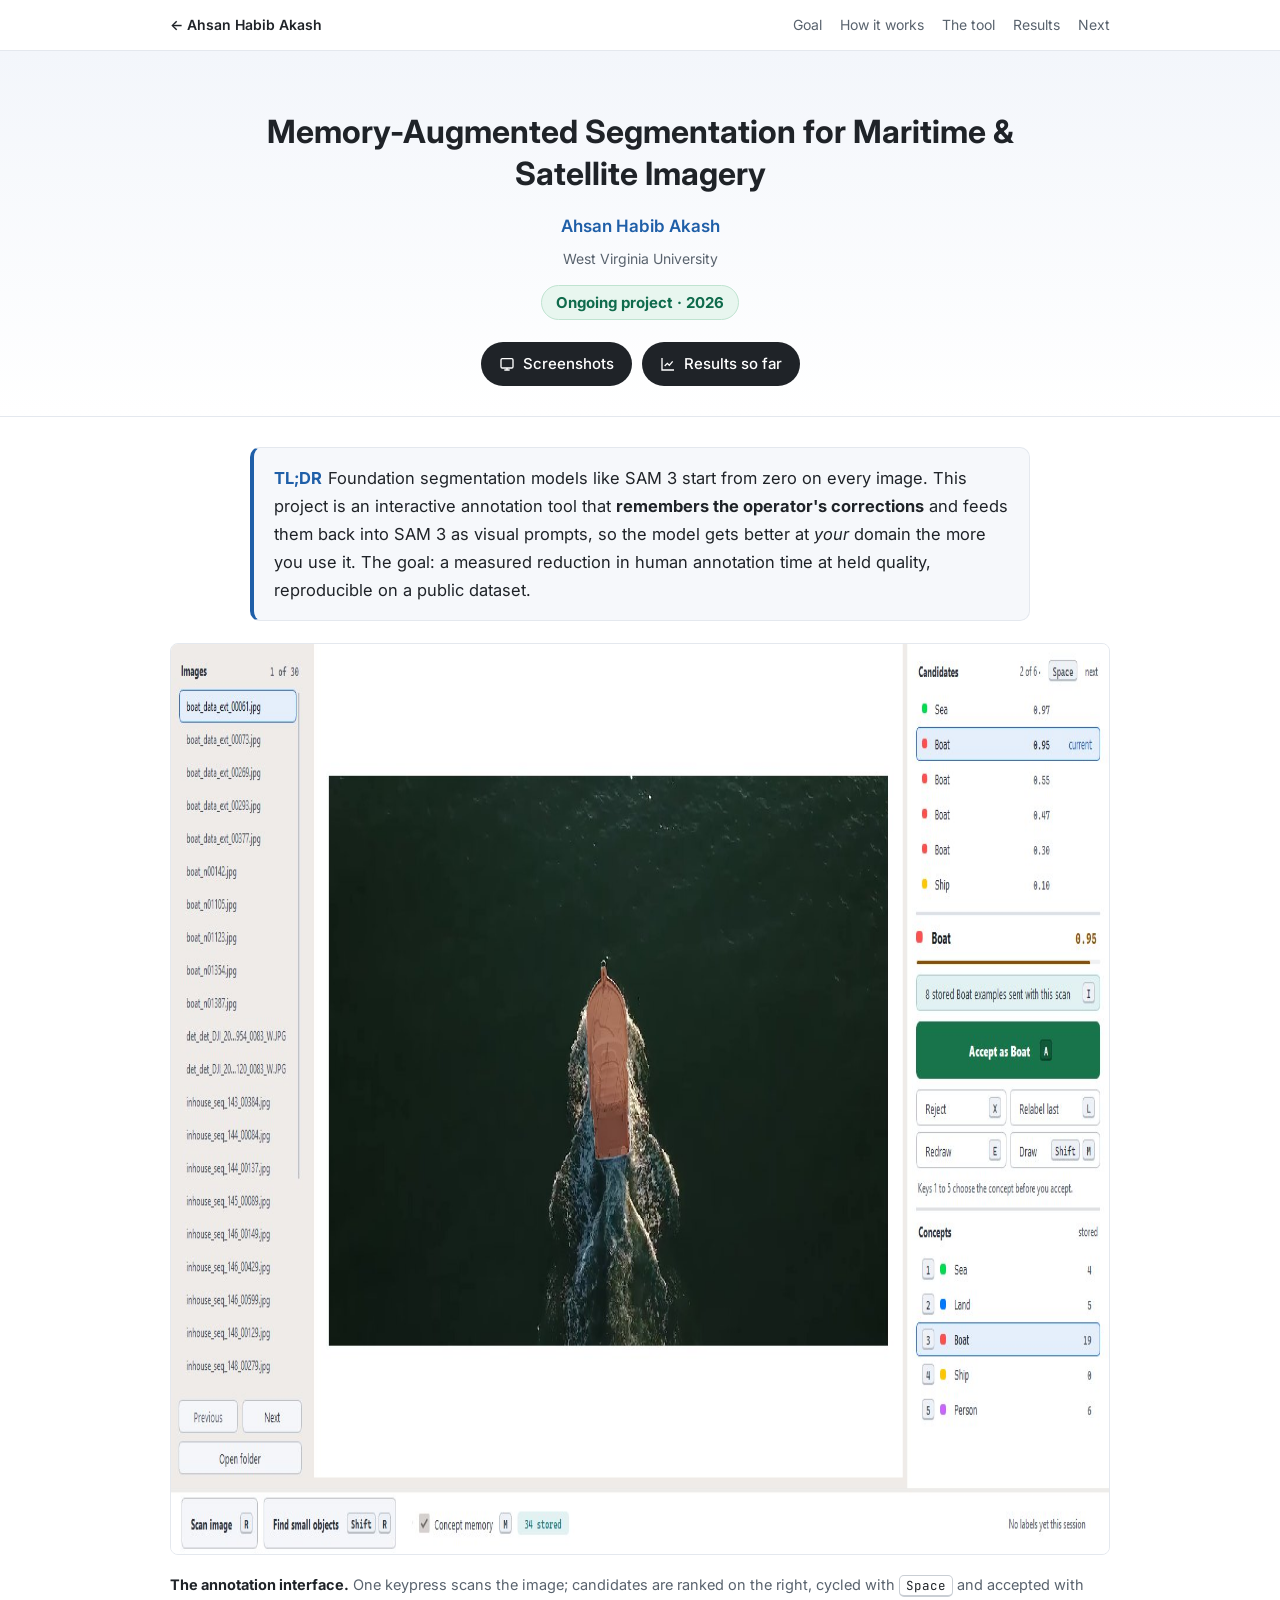
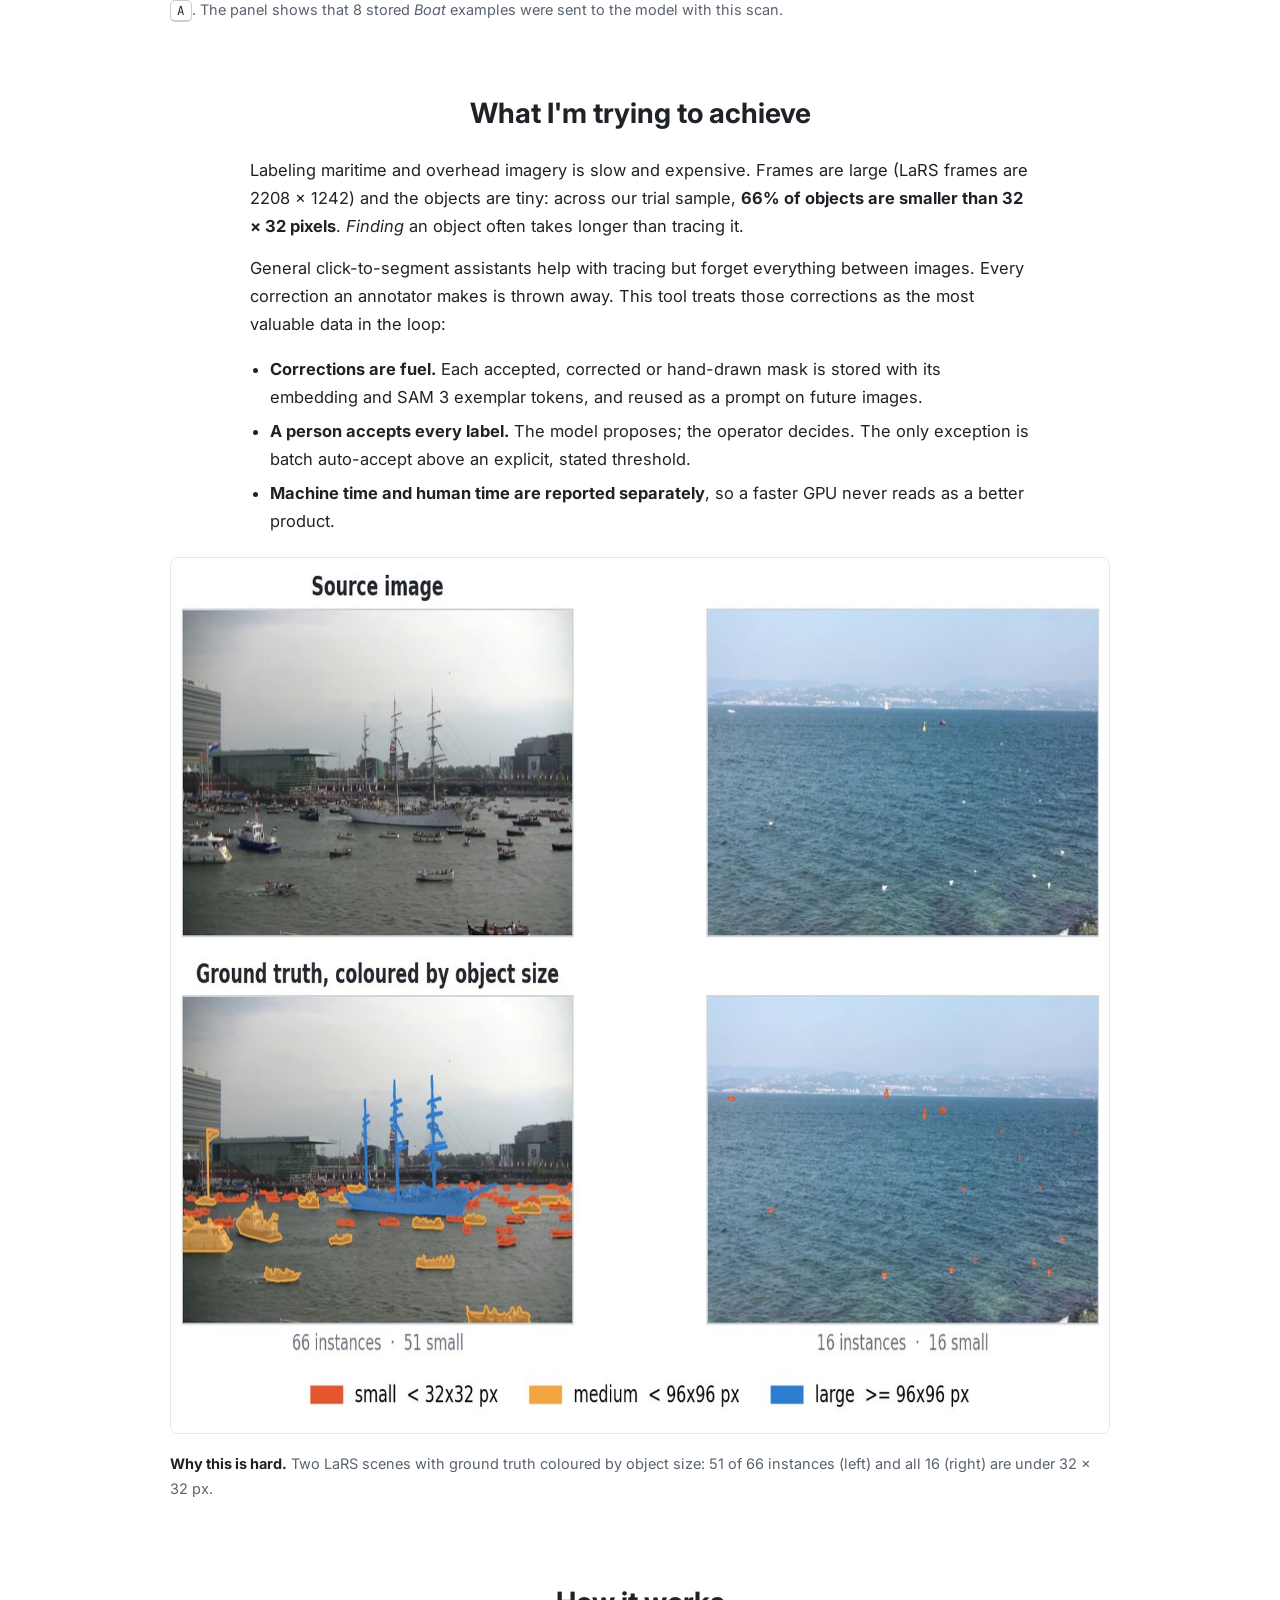
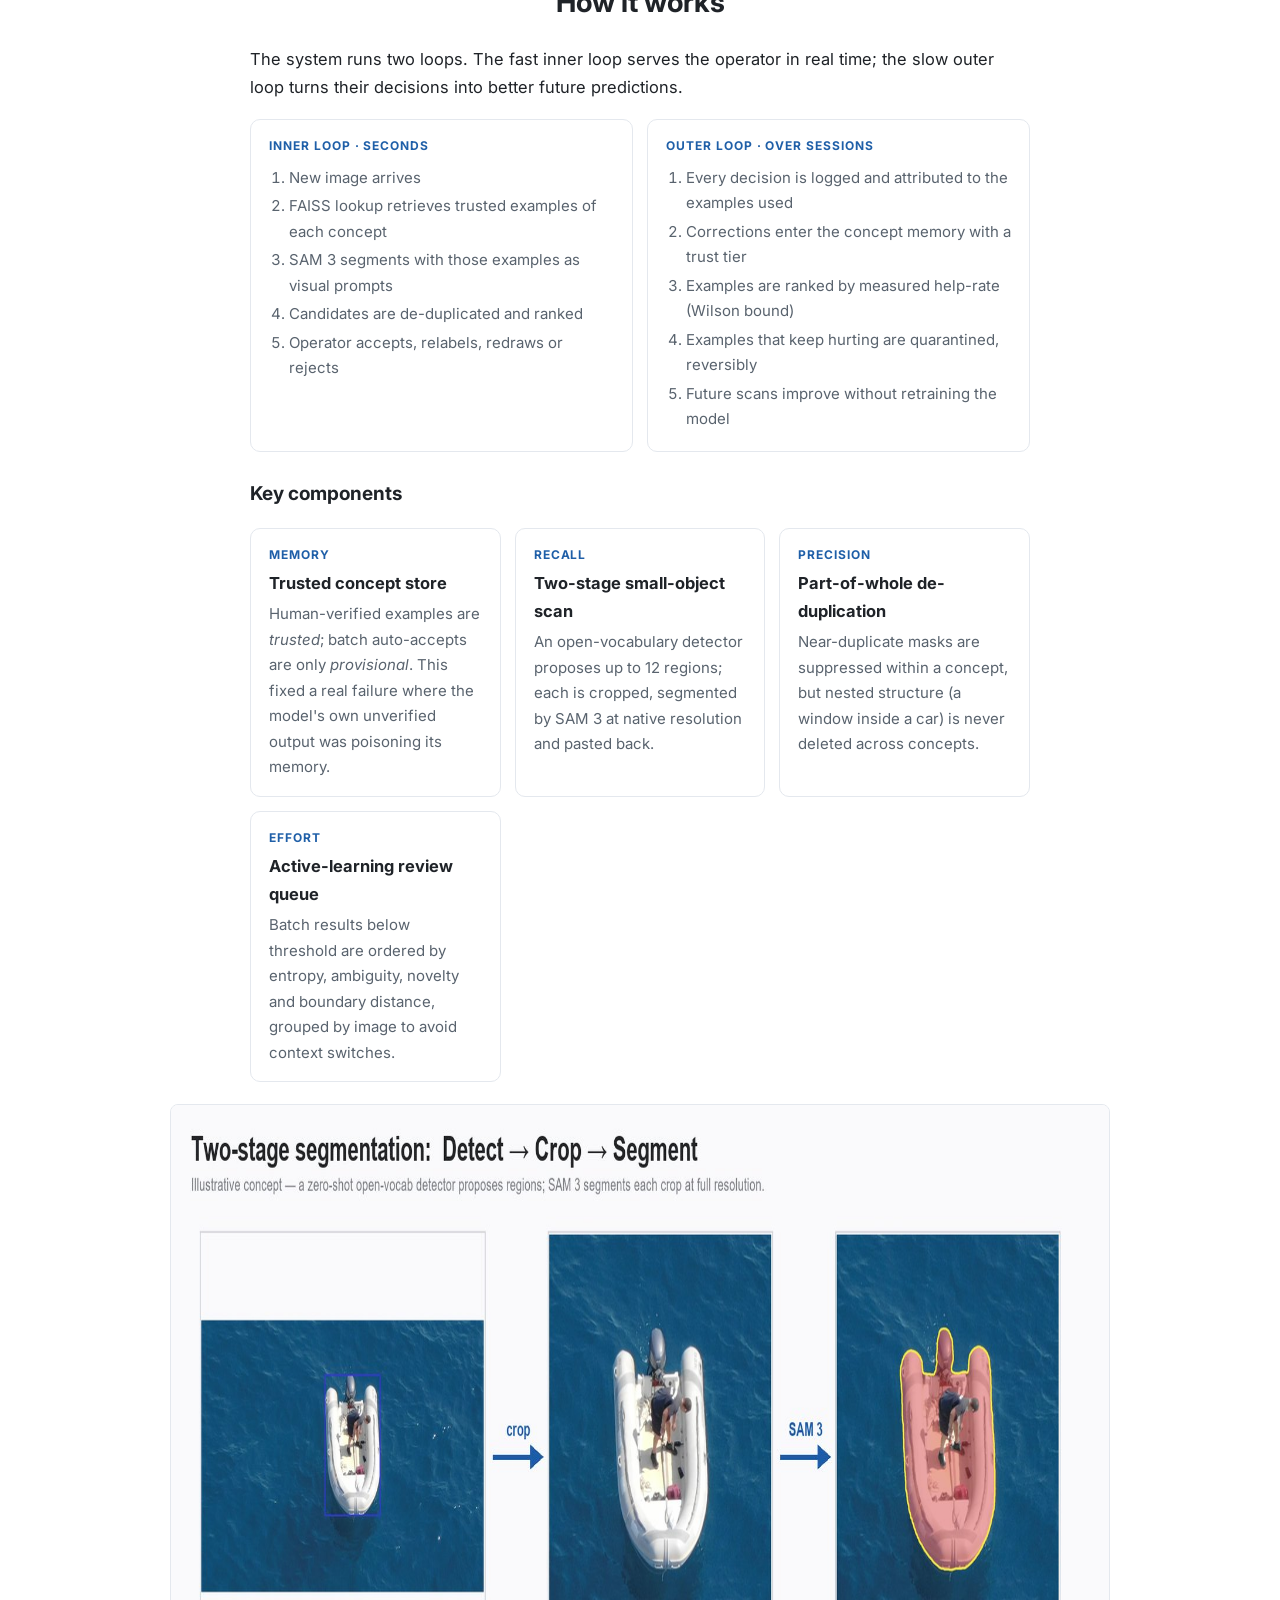
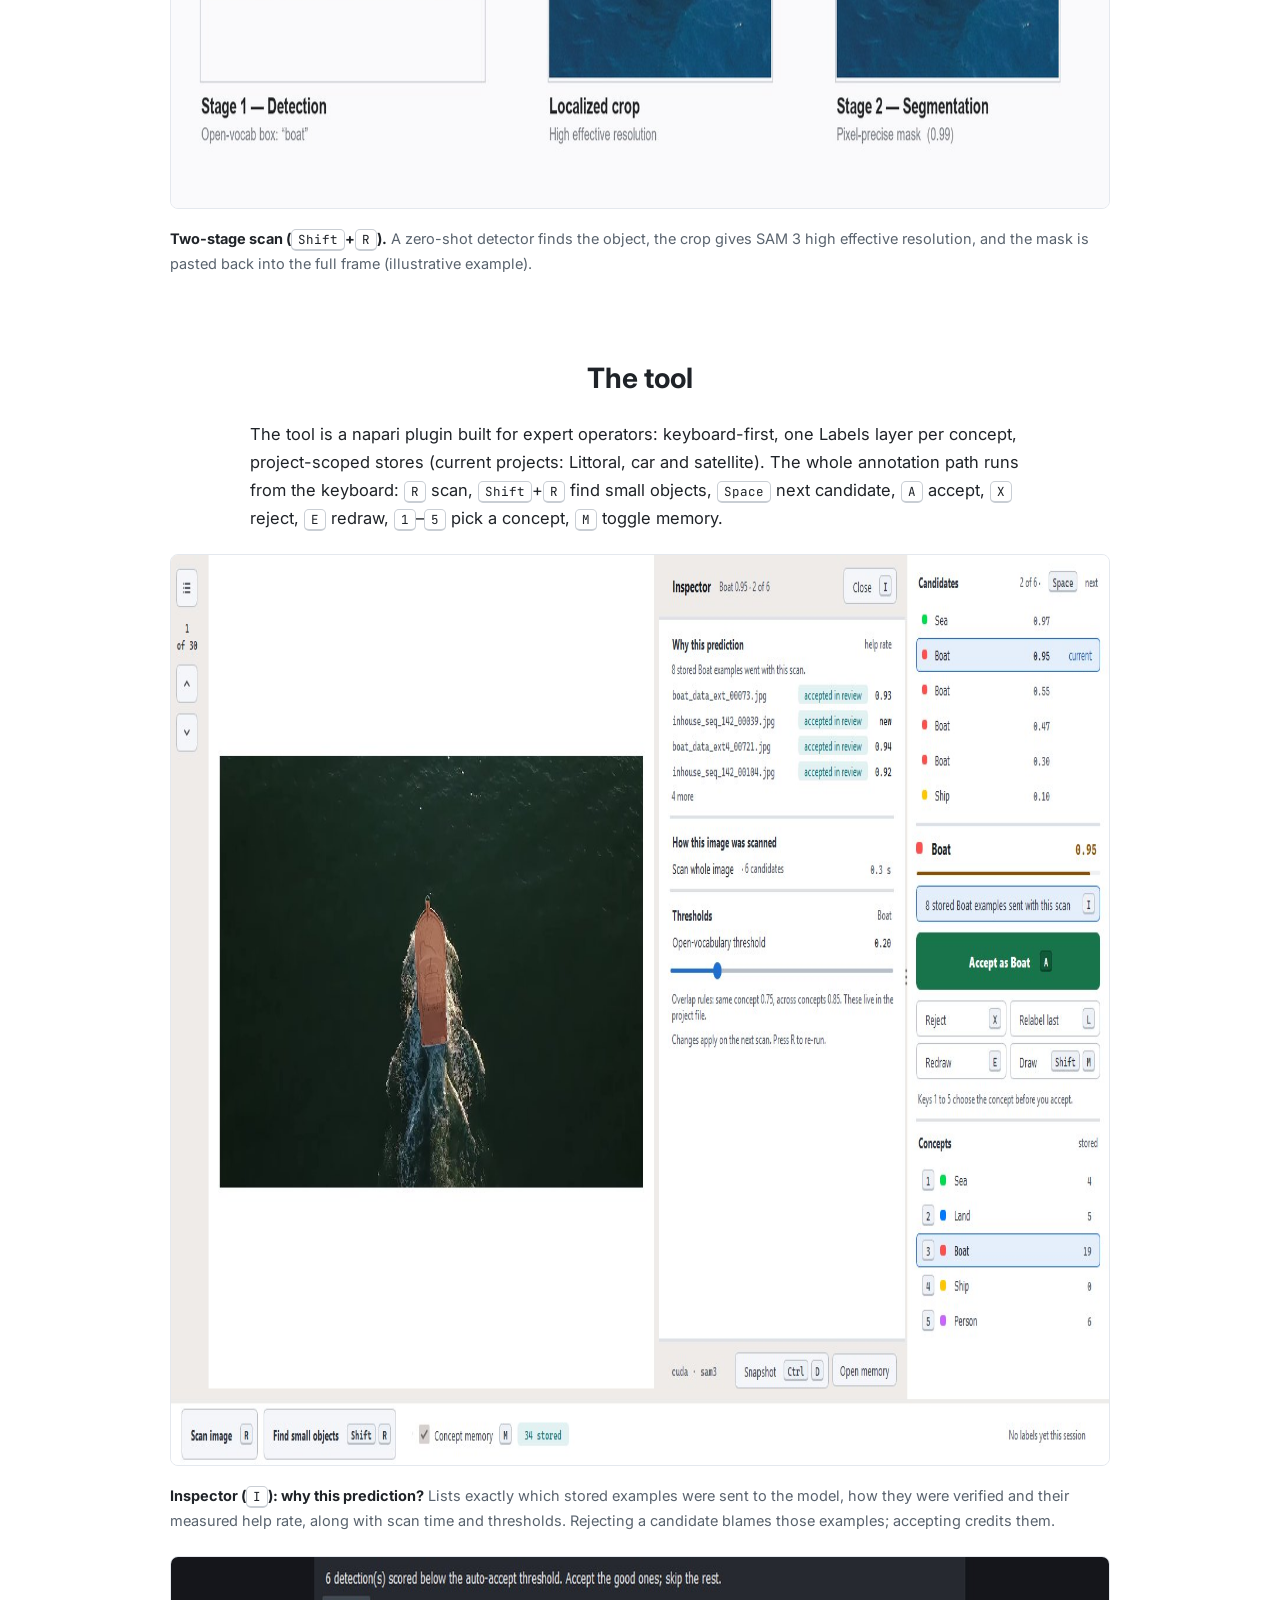
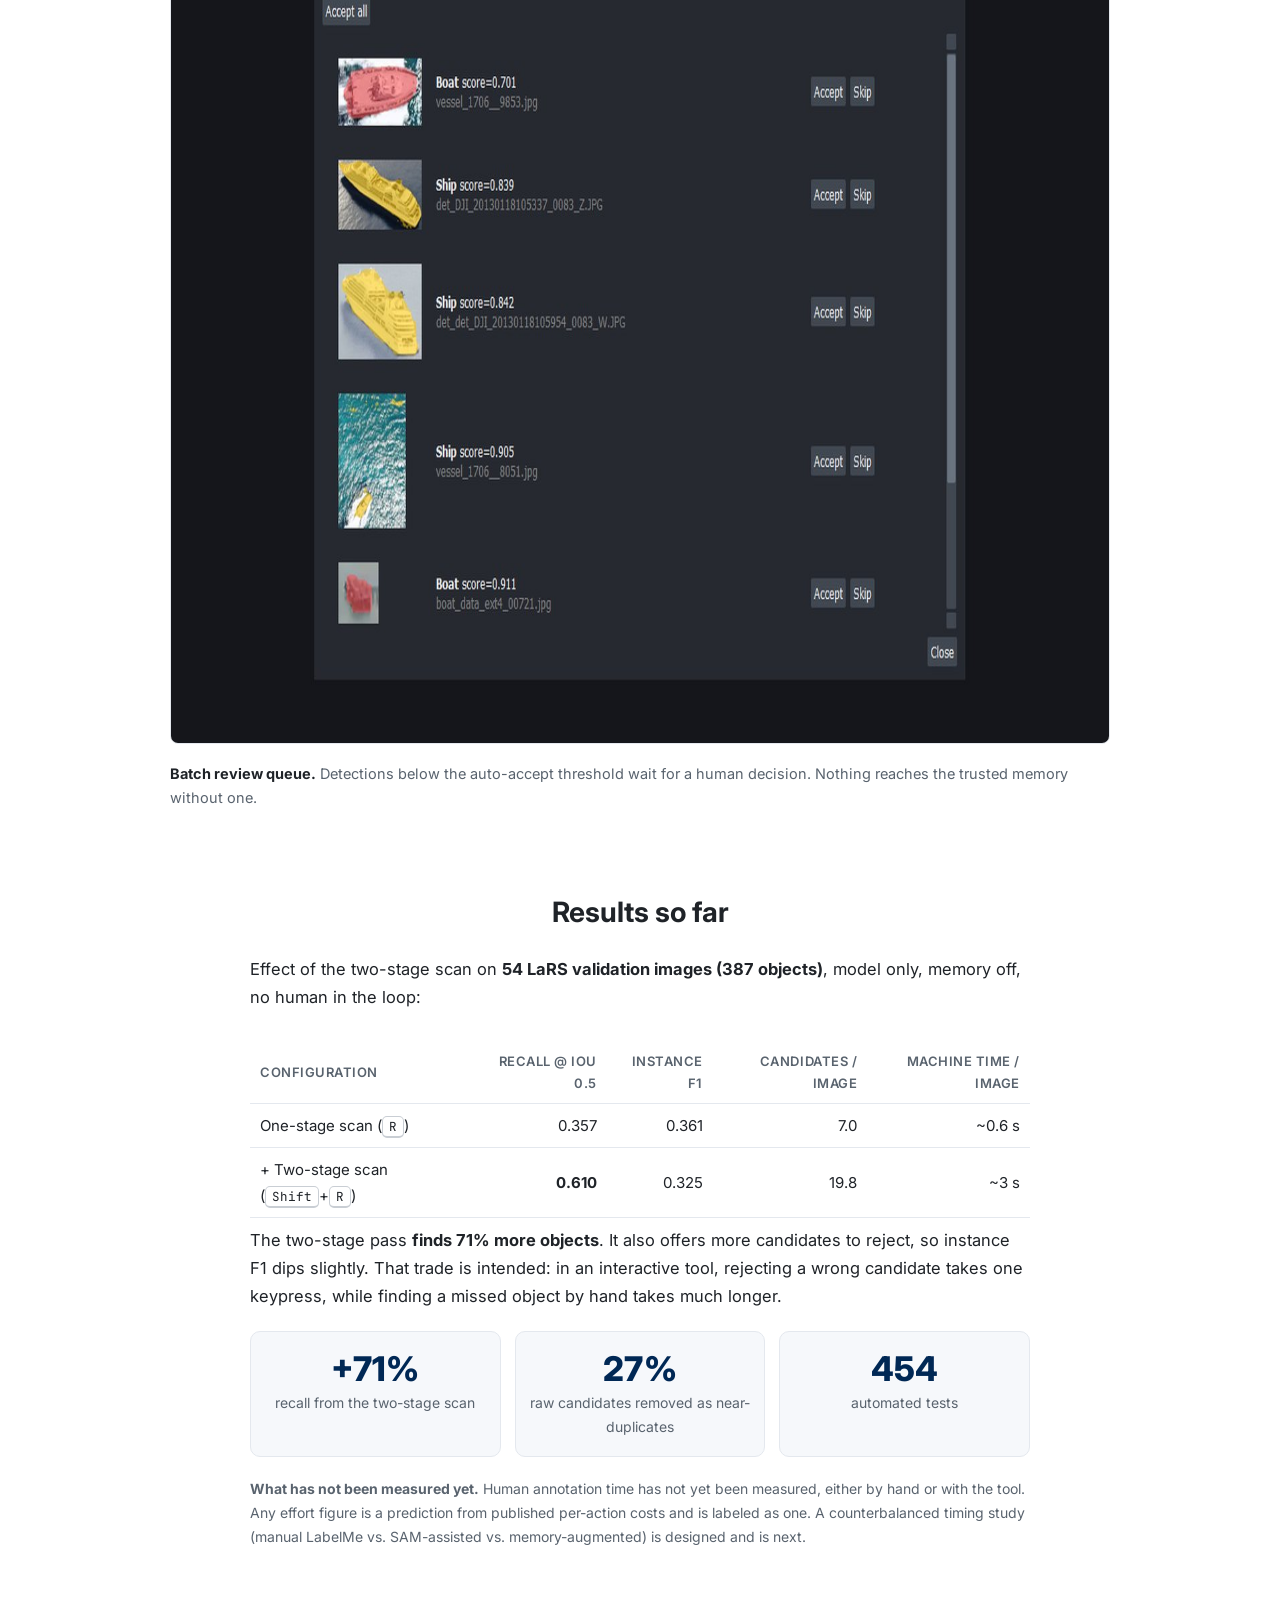
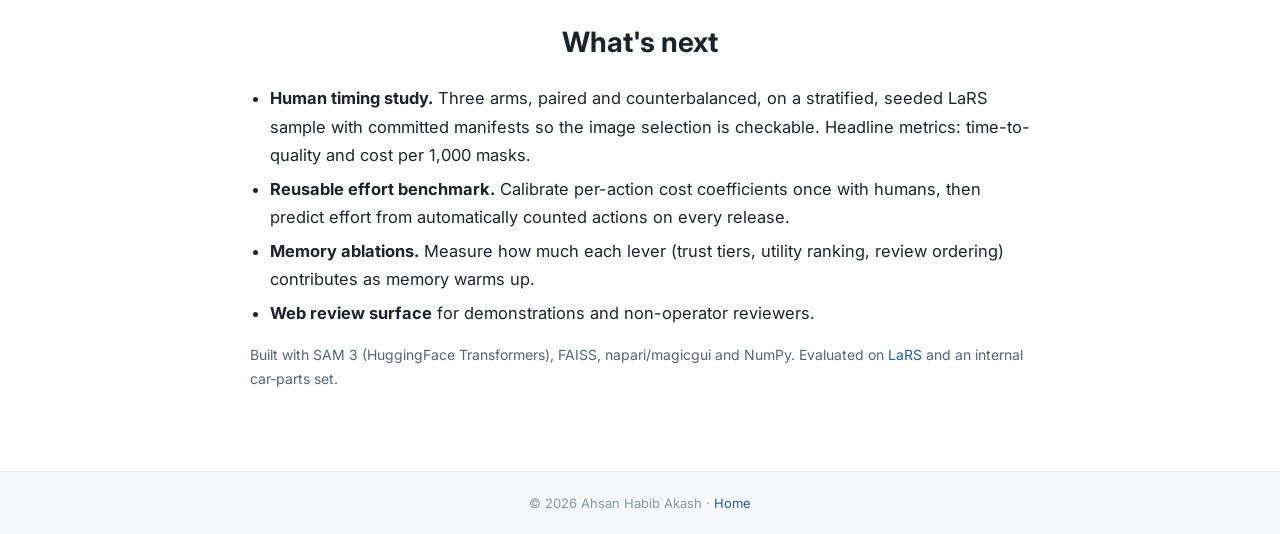
==== projects/memory-augmented-segmentation/index.html @ f2b0b899 "Add Memory-Augmented Segmentation project page and news link Co-Authored-By: Claude Opus 5.5 <norepl" ====
<!doctype html>
<html lang="en">
<head>
  <meta charset="utf-8">
  <meta name="viewport" content="width=device-width, initial-scale=1">
  <title>Memory-Augmented Segmentation</title>
  <meta name="description" content="A human-in-the-loop segmentation tool that pairs SAM 3 with a memory of the operator's own corrections, so annotation of maritime and satellite imagery gets faster the more it is used.">
  <meta property="og:title" content="Memory-Augmented Segmentation for Maritime &amp; Satellite Imagery">
  <meta property="og:description" content="SAM 3 + a concept memory of human corrections, fed back as visual prompts. Ongoing project.">
  <meta property="og:url" content="https://akashzhabib.github.io/projects/memory-augmented-segmentation/">
  <meta property="og:image" content="https://akashzhabib.github.io/projects/memory-augmented-segmentation/ui-main.jpg">
  <link rel="icon" href="data:image/svg+xml,%3Csvg xmlns='http://www.w3.org/2000/svg' viewBox='0 0 64 64'%3E%3Crect width='64' height='64' rx='14' fill='%23002855'/%3E%3Ctext x='32' y='42' font-family='Georgia,serif' font-size='28' font-weight='700' fill='white' text-anchor='middle'%3EAH%3C/text%3E%3C/svg%3E">
  <link rel="preconnect" href="https://fonts.googleapis.com">
  <link rel="preconnect" href="https://fonts.gstatic.com" crossorigin>
  <link href="https://fonts.googleapis.com/css2?family=Inter:wght@400;500;600;700;800&family=JetBrains+Mono:wght@400&display=swap" rel="stylesheet">
  <link rel="stylesheet" href="../../assets/css/project.css">
  <style>
    .loops { display: grid; grid-template-columns: repeat(auto-fit, minmax(300px, 1fr)); gap: 14px; margin: 18px 0; }
    .loop { border: 1px solid var(--rule); border-radius: 10px; padding: 16px 18px; background: #fff; }
    .loop .k { font-size: 12px; font-weight: 700; letter-spacing: .08em; text-transform: uppercase; color: var(--accent-2); margin-bottom: 8px; }
    .loop ol { margin: 0; padding-left: 20px; font-size: 15px; color: var(--muted); }
    .loop ol li { margin: 3px 0; }
    .wide { max-width: 980px; margin: 22px auto; }
    kbd { font: 12.5px var(--mono); border: 1px solid #c9ced4; border-bottom-width: 2px; border-radius: 5px; padding: 1px 6px; background: #fff; color: var(--text); white-space: nowrap; }
    table.res { width: 100%; border-collapse: collapse; font-size: 15px; margin: 16px 0 8px; }
    table.res th, table.res td { padding: 9px 10px; border-bottom: 1px solid var(--rule); text-align: right; }
    table.res th:first-child, table.res td:first-child { text-align: left; }
    table.res thead th { font-size: 13px; color: var(--muted); font-weight: 600; text-transform: uppercase; letter-spacing: .04em; }
    .note { font-size: 14px; color: var(--muted); }
    .status { display: inline-block; font-weight: 700; color: #0f6b4c; background: #e8f6ef; border: 1px solid #bfe3d0; padding: 4px 14px; border-radius: 999px; font-size: 15px; margin-bottom: 22px; }
    ul.plain { padding-left: 20px; } ul.plain li { margin: 6px 0; }
    .tablewrap { overflow-x: auto; }
  </style>
</head>
<body>

<nav class="pnav">
  <div class="wrap">
    <a class="home" href="../../">← Ahsan Habib Akash</a>
    <span class="sec-links" style="display:contents">
      <a href="#goal">Goal</a>
      <a href="#how">How it works</a>
      <a href="#tool">The tool</a>
      <a href="#results">Results</a>
      <a href="#next">Next</a>
    </span>
  </div>
</nav>

<header class="hero">
  <div class="wrap">
    <h1 style="margin-top:0">Memory-Augmented Segmentation for Maritime &amp; Satellite Imagery</h1>
    <p class="authors"><span><a class="me" href="../../">Ahsan Habib Akash</a></span></p>
    <p class="affils"><span>West Virginia University</span></p>
    <div class="status">Ongoing project · 2026</div>
    <div class="btns">
      <a href="#tool"><svg viewBox="0 0 24 24" fill="none" stroke="currentColor" stroke-width="2"><rect x="3" y="4" width="18" height="14" rx="2"/><path d="M8 21h8M12 18v3"/></svg>Screenshots</a>
      <a href="#results"><svg viewBox="0 0 24 24" fill="none" stroke="currentColor" stroke-width="2"><path d="M3 3v18h18"/><path d="M7 15l4-4 3 3 5-6"/></svg>Results so far</a>
    </div>
  </div>
</header>

<main class="wrap">
  <div class="narrow">
    <div class="tldr"><b class="tag">TL;DR</b>Foundation segmentation models like SAM 3 start from zero on every image. This project is an interactive annotation tool that <strong>remembers the operator's corrections</strong> and feeds them back into SAM 3 as visual prompts, so the model gets better at <em>your</em> domain the more you use it. The goal: a measured reduction in human annotation time at held quality, reproducible on a public dataset.</div>
  </div>

  <figure class="wide">
    <img src="ui-main.jpg" alt="Annotation interface: image list on the left, a boat segmented on dark water in the centre, ranked candidates and concept list on the right" width="1600" height="912">
    <figcaption><b>The annotation interface.</b> One keypress scans the image; candidates are ranked on the right, cycled with <kbd>Space</kbd> and accepted with <kbd>A</kbd>. The panel shows that 8 stored <em>Boat</em> examples were sent to the model with this scan.</figcaption>
  </figure>

  <section id="goal">
    <h2>What I'm trying to achieve</h2>
    <div class="narrow">
      <p>Labeling maritime and overhead imagery is slow and expensive. Frames are large (LaRS frames are 2208 × 1242) and the objects are tiny: across our trial sample, <strong>66% of objects are smaller than 32 × 32 pixels</strong>. <em>Finding</em> an object often takes longer than tracing it.</p>
      <p>General click-to-segment assistants help with tracing but forget everything between images. Every correction an annotator makes is thrown away. This tool treats those corrections as the most valuable data in the loop:</p>
      <ul class="plain">
        <li><strong>Corrections are fuel.</strong> Each accepted, corrected or hand-drawn mask is stored with its embedding and SAM 3 exemplar tokens, and reused as a prompt on future images.</li>
        <li><strong>A person accepts every label.</strong> The model proposes; the operator decides. The only exception is batch auto-accept above an explicit, stated threshold.</li>
        <li><strong>Machine time and human time are reported separately</strong>, so a faster GPU never reads as a better product.</li>
      </ul>
    </div>
    <figure class="wide">
      <img src="lars-small-objects.jpg" alt="Two LaRS maritime scenes with ground-truth masks coloured by object size; most objects are small" loading="lazy" width="1400" height="877">
      <figcaption><b>Why this is hard.</b> Two LaRS scenes with ground truth coloured by object size: 51 of 66 instances (left) and all 16 (right) are under 32 × 32 px.</figcaption>
    </figure>
  </section>

  <section id="how">
    <h2>How it works</h2>
    <div class="narrow">
      <p>The system runs two loops. The fast inner loop serves the operator in real time; the slow outer loop turns their decisions into better future predictions.</p>
      <div class="loops">
        <div class="loop"><div class="k">Inner loop · seconds</div>
          <ol>
            <li>New image arrives</li>
            <li>FAISS lookup retrieves trusted examples of each concept</li>
            <li>SAM 3 segments with those examples as visual prompts</li>
            <li>Candidates are de-duplicated and ranked</li>
            <li>Operator accepts, relabels, redraws or rejects</li>
          </ol></div>
        <div class="loop"><div class="k">Outer loop · over sessions</div>
          <ol>
            <li>Every decision is logged and attributed to the examples used</li>
            <li>Corrections enter the concept memory with a trust tier</li>
            <li>Examples are ranked by measured help-rate (Wilson bound)</li>
            <li>Examples that keep hurting are quarantined, reversibly</li>
            <li>Future scans improve without retraining the model</li>
          </ol></div>
      </div>

      <h3>Key components</h3>
      <div class="cards">
        <div class="card"><div class="k">Memory</div><div class="t">Trusted concept store</div><p>Human-verified examples are <em>trusted</em>; batch auto-accepts are only <em>provisional</em>. This fixed a real failure where the model's own unverified output was poisoning its memory.</p></div>
        <div class="card"><div class="k">Recall</div><div class="t">Two-stage small-object scan</div><p>An open-vocabulary detector proposes up to 12 regions; each is cropped, segmented by SAM 3 at native resolution and pasted back.</p></div>
        <div class="card"><div class="k">Precision</div><div class="t">Part-of-whole de-duplication</div><p>Near-duplicate masks are suppressed within a concept, but nested structure (a window inside a car) is never deleted across concepts.</p></div>
        <div class="card"><div class="k">Effort</div><div class="t">Active-learning review queue</div><p>Batch results below threshold are ordered by entropy, ambiguity, novelty and boundary distance, grouped by image to avoid context switches.</p></div>
      </div>
    </div>
    <figure class="wide">
      <img src="two-stage.jpg" alt="Three panels: a detector box around a small boat, a zoomed crop, and a pixel-precise SAM 3 mask on the crop" loading="lazy" width="1600" height="705">
      <figcaption><b>Two-stage scan (<kbd>Shift</kbd>+<kbd>R</kbd>).</b> A zero-shot detector finds the object, the crop gives SAM 3 high effective resolution, and the mask is pasted back into the full frame (illustrative example).</figcaption>
    </figure>
  </section>

  <section id="tool">
    <h2>The tool</h2>
    <div class="narrow">
      <p>The tool is a napari plugin built for expert operators: keyboard-first, one Labels layer per concept, project-scoped stores (current projects: Littoral, car and satellite). The whole annotation path runs from the keyboard: <kbd>R</kbd> scan, <kbd>Shift</kbd>+<kbd>R</kbd> find small objects, <kbd>Space</kbd> next candidate, <kbd>A</kbd> accept, <kbd>X</kbd> reject, <kbd>E</kbd> redraw, <kbd>1</kbd>–<kbd>5</kbd> pick a concept, <kbd>M</kbd> toggle memory.</p>
    </div>
    <figure class="wide">
      <img src="ui-inspector.jpg" alt="Inspector panel listing the stored examples that went with the scan, their help rates, scan timing and thresholds" loading="lazy" width="1600" height="912">
      <figcaption><b>Inspector (<kbd>I</kbd>): why this prediction?</b> Lists exactly which stored examples were sent to the model, how they were verified and their measured help rate, along with scan time and thresholds. Rejecting a candidate blames those examples; accepting credits them.</figcaption>
    </figure>
    <figure class="wide">
      <img src="review-queue.jpg" alt="Operator review queue listing detections that scored below the auto-accept threshold, each with Accept and Skip buttons" loading="lazy" width="1400" height="788">
      <figcaption><b>Batch review queue.</b> Detections below the auto-accept threshold wait for a human decision. Nothing reaches the trusted memory without one.</figcaption>
    </figure>
  </section>

  <section id="results">
    <h2>Results so far</h2>
    <div class="narrow">
      <p>Effect of the two-stage scan on <strong>54 LaRS validation images (387 objects)</strong>, model only, memory off, no human in the loop:</p>
      <div class="tablewrap">
      <table class="res">
        <thead><tr><th>Configuration</th><th>Recall @ IoU 0.5</th><th>Instance F1</th><th>Candidates / image</th><th>Machine time / image</th></tr></thead>
        <tbody>
          <tr><td>One-stage scan (<kbd>R</kbd>)</td><td>0.357</td><td>0.361</td><td>7.0</td><td>~0.6 s</td></tr>
          <tr><td>+ Two-stage scan (<kbd>Shift</kbd>+<kbd>R</kbd>)</td><td><strong>0.610</strong></td><td>0.325</td><td>19.8</td><td>~3 s</td></tr>
        </tbody>
      </table>
      </div>
      <p>The two-stage pass <strong>finds 71% more objects</strong>. It also offers more candidates to reject, so instance F1 dips slightly. That trade is intended: in an interactive tool, rejecting a wrong candidate takes one keypress, while finding a missed object by hand takes much longer.</p>
      <div class="stats">
        <div class="stat"><div class="n">+71%</div><div class="l">recall from the two-stage scan</div></div>
        <div class="stat"><div class="n">27%</div><div class="l">raw candidates removed as near-duplicates</div></div>
        <div class="stat"><div class="n">454</div><div class="l">automated tests</div></div>
      </div>
      <p class="note"><strong>What has not been measured yet.</strong> Human annotation time has not yet been measured, either by hand or with the tool. Any effort figure is a prediction from published per-action costs and is labeled as one. A counterbalanced timing study (manual LabelMe vs. SAM-assisted vs. memory-augmented) is designed and is next.</p>
    </div>
  </section>

  <section id="next">
    <h2>What's next</h2>
    <div class="narrow">
      <ul class="plain">
        <li><strong>Human timing study.</strong> Three arms, paired and counterbalanced, on a stratified, seeded LaRS sample with committed manifests so the image selection is checkable. Headline metrics: time-to-quality and cost per 1,000 masks.</li>
        <li><strong>Reusable effort benchmark.</strong> Calibrate per-action cost coefficients once with humans, then predict effort from automatically counted actions on every release.</li>
        <li><strong>Memory ablations.</strong> Measure how much each lever (trust tiers, utility ranking, review ordering) contributes as memory warms up.</li>
        <li><strong>Web review surface</strong> for demonstrations and non-operator reviewers.</li>
      </ul>
      <p class="note">Built with SAM 3 (HuggingFace Transformers), FAISS, napari/magicgui and NumPy. Evaluated on <a href="https://lojzezust.github.io/lars-dataset/" target="_blank" rel="noopener">LaRS</a> and an internal car-parts set.</p>
    </div>
  </section>
</main>

<footer class="pfooter">© 2026 Ahsan Habib Akash · <a href="../../">Home</a></footer>
</body>
</html>
---- assets/css/project.css ----
/* ===== Paper project pages (light theme) ===== */
:root {
  --bg: #ffffff; --bg-soft: #f6f8fb; --text: #1f2328; --muted: #59636e; --faint: #8b949e;
  --rule: #e4e8ee; --accent: #002855; --accent-2: #1f5fa8; --gold: #b8860b;
  --sans: "Inter", system-ui, -apple-system, "Segoe UI", Roboto, sans-serif;
  --serif: "Source Serif 4", Georgia, serif;
  --mono: "JetBrains Mono", ui-monospace, Consolas, monospace;
}
* { box-sizing: border-box; }
html { scroll-behavior: smooth; }
body { margin: 0; background: var(--bg); color: var(--text); font: 16.5px/1.7 var(--sans); -webkit-font-smoothing: antialiased; }
a { color: var(--accent-2); text-decoration: none; }
a:hover { text-decoration: underline; text-underline-offset: 3px; }
.wrap { max-width: 980px; margin: 0 auto; padding: 0 20px; }
.narrow { max-width: 780px; margin: 0 auto; }

/* Sticky section nav */
.pnav { position: sticky; top: 0; z-index: 20; background: rgba(255,255,255,.93); backdrop-filter: blur(8px); border-bottom: 1px solid var(--rule); }
.pnav .wrap { display: flex; align-items: center; gap: 18px; height: 50px; font-size: 14px; overflow-x: auto; }
.pnav .home { font-weight: 600; color: var(--text); margin-right: auto; white-space: nowrap; }
.pnav a:not(.home) { color: var(--muted); white-space: nowrap; }
.pnav a:not(.home):hover { color: var(--accent); text-decoration: none; }
@media (max-width: 640px) { .pnav .sec-links { display: none; } }

/* Hero */
.hero { text-align: center; padding: 60px 0 30px; background: linear-gradient(180deg, #f3f6fb 0%, #fff 100%); border-bottom: 1px solid var(--rule); }
.hero .acronym { font-size: clamp(40px, 7vw, 64px); font-weight: 800; letter-spacing: -.02em; color: var(--accent); margin: 0; line-height: 1.05; }
.hero h1 { font-size: clamp(22px, 3.4vw, 32px); font-weight: 700; line-height: 1.3; margin: 12px auto 18px; max-width: 860px; }
.hero .authors { font-size: 17px; margin: 0 0 6px; }
.hero .authors span { white-space: nowrap; margin: 0 6px; }
.hero .authors .me { font-weight: 600; }
.hero sup { color: var(--muted); font-size: 11px; margin-left: 1px; }
.hero .affils { font-size: 14px; color: var(--muted); margin: 0 0 14px; }
.hero .affils span { margin: 0 8px; white-space: nowrap; }
.hero .venue { display: inline-block; font-weight: 700; color: var(--gold); background: #fdf6e3; border: 1px solid #f1e2b6; padding: 4px 14px; border-radius: 999px; font-size: 15px; margin-bottom: 22px; }
.hero .btns { display: flex; flex-wrap: wrap; justify-content: center; gap: 10px; }
.hero .btns a, .hero .btns span {
  display: inline-flex; align-items: center; gap: 8px; padding: 9px 18px; border-radius: 999px; font-size: 15px; font-weight: 500;
  background: #1f2328; color: #fff;
}
.hero .btns a:hover { background: var(--accent); text-decoration: none; }
.hero .btns .soon { background: #fff; color: var(--faint); border: 1px dashed #c9ced4; }
.hero .btns svg { width: 16px; height: 16px; }

/* Body sections */
section { padding: 46px 0 10px; scroll-margin-top: 56px; }
h2 { font-size: 28px; font-weight: 700; text-align: center; margin: 0 0 18px; }
h3 { font-size: 19px; margin: 26px 0 8px; }
p { margin: 0 0 14px; }
.tldr { background: var(--bg-soft); border: 1px solid var(--rule); border-left: 4px solid var(--accent-2); border-radius: 10px; padding: 16px 20px; font-size: 16.5px; margin-top: 30px; }
.tldr b.tag { color: var(--accent-2); margin-right: 6px; }

figure { margin: 22px 0; text-align: center; }
figure img { max-width: 100%; border-radius: 8px; border: 1px solid var(--rule); }
figcaption { font-size: 14.5px; color: var(--muted); margin-top: 10px; text-align: left; }
figcaption b { color: var(--text); }

.cards { display: grid; grid-template-columns: repeat(auto-fit, minmax(220px, 1fr)); gap: 14px; margin: 18px 0; }
.card { border: 1px solid var(--rule); border-radius: 10px; padding: 16px 18px; background: #fff; }
.card .k { font-size: 12px; font-weight: 700; letter-spacing: .08em; text-transform: uppercase; color: var(--accent-2); margin-bottom: 4px; }
.card .t { font-weight: 700; margin-bottom: 4px; }
.card p { font-size: 15px; color: var(--muted); margin: 0; }

.stats { display: grid; grid-template-columns: repeat(auto-fit, minmax(180px, 1fr)); gap: 14px; margin: 20px 0; }
.stat { text-align: center; padding: 18px 10px; border-radius: 10px; background: var(--bg-soft); border: 1px solid var(--rule); }
.stat .n { font-size: 34px; font-weight: 800; color: var(--accent); line-height: 1.1; }
.stat .l { font-size: 14px; color: var(--muted); margin-top: 4px; }

.levels { list-style: none; padding: 0; margin: 18px 0; counter-reset: lv; }
.levels li { counter-increment: lv; display: grid; grid-template-columns: 38px 1fr; gap: 12px; padding: 10px 0; border-bottom: 1px solid var(--rule); }
.levels li::before { content: "L" counter(lv); font-weight: 800; color: #fff; background: var(--accent-2); border-radius: 8px; height: 30px; display: grid; place-items: center; font-size: 13px; }
.levels li:nth-child(2)::before { background: #2a6fb9; } .levels li:nth-child(3)::before { background: #3a7fc6; }
.levels li:nth-child(4)::before { background: #1c4f8a; } .levels li:nth-child(5)::before { background: #002855; }

/* Placeholder — remove once real content is in */
.todo { border: 2px dashed #e0b84c; background: #fffbea; color: #7a5b00; border-radius: 10px; padding: 18px 20px; font-size: 14.5px; text-align: center; }
.todo.fig { aspect-ratio: 16/7; display: flex; flex-direction: column; justify-content: center; align-items: center; gap: 6px; }

/* BibTeX */
.bibbox { position: relative; }
.bibbox pre { background: var(--bg-soft); border: 1px solid var(--rule); border-radius: 10px; padding: 18px 20px; font: 13.5px/1.6 var(--mono); white-space: pre-wrap; word-break: break-word; margin: 0; }
.bibbox button { position: absolute; top: 10px; right: 10px; font: 600 12px var(--sans); padding: 6px 12px; border-radius: 6px; border: 1px solid var(--rule); background: #fff; cursor: pointer; }
.bibbox button:hover { border-color: var(--accent); color: var(--accent); }

.pfooter { margin-top: 56px; border-top: 1px solid var(--rule); background: var(--bg-soft); color: var(--faint); font-size: 13px; text-align: center; padding: 20px; }
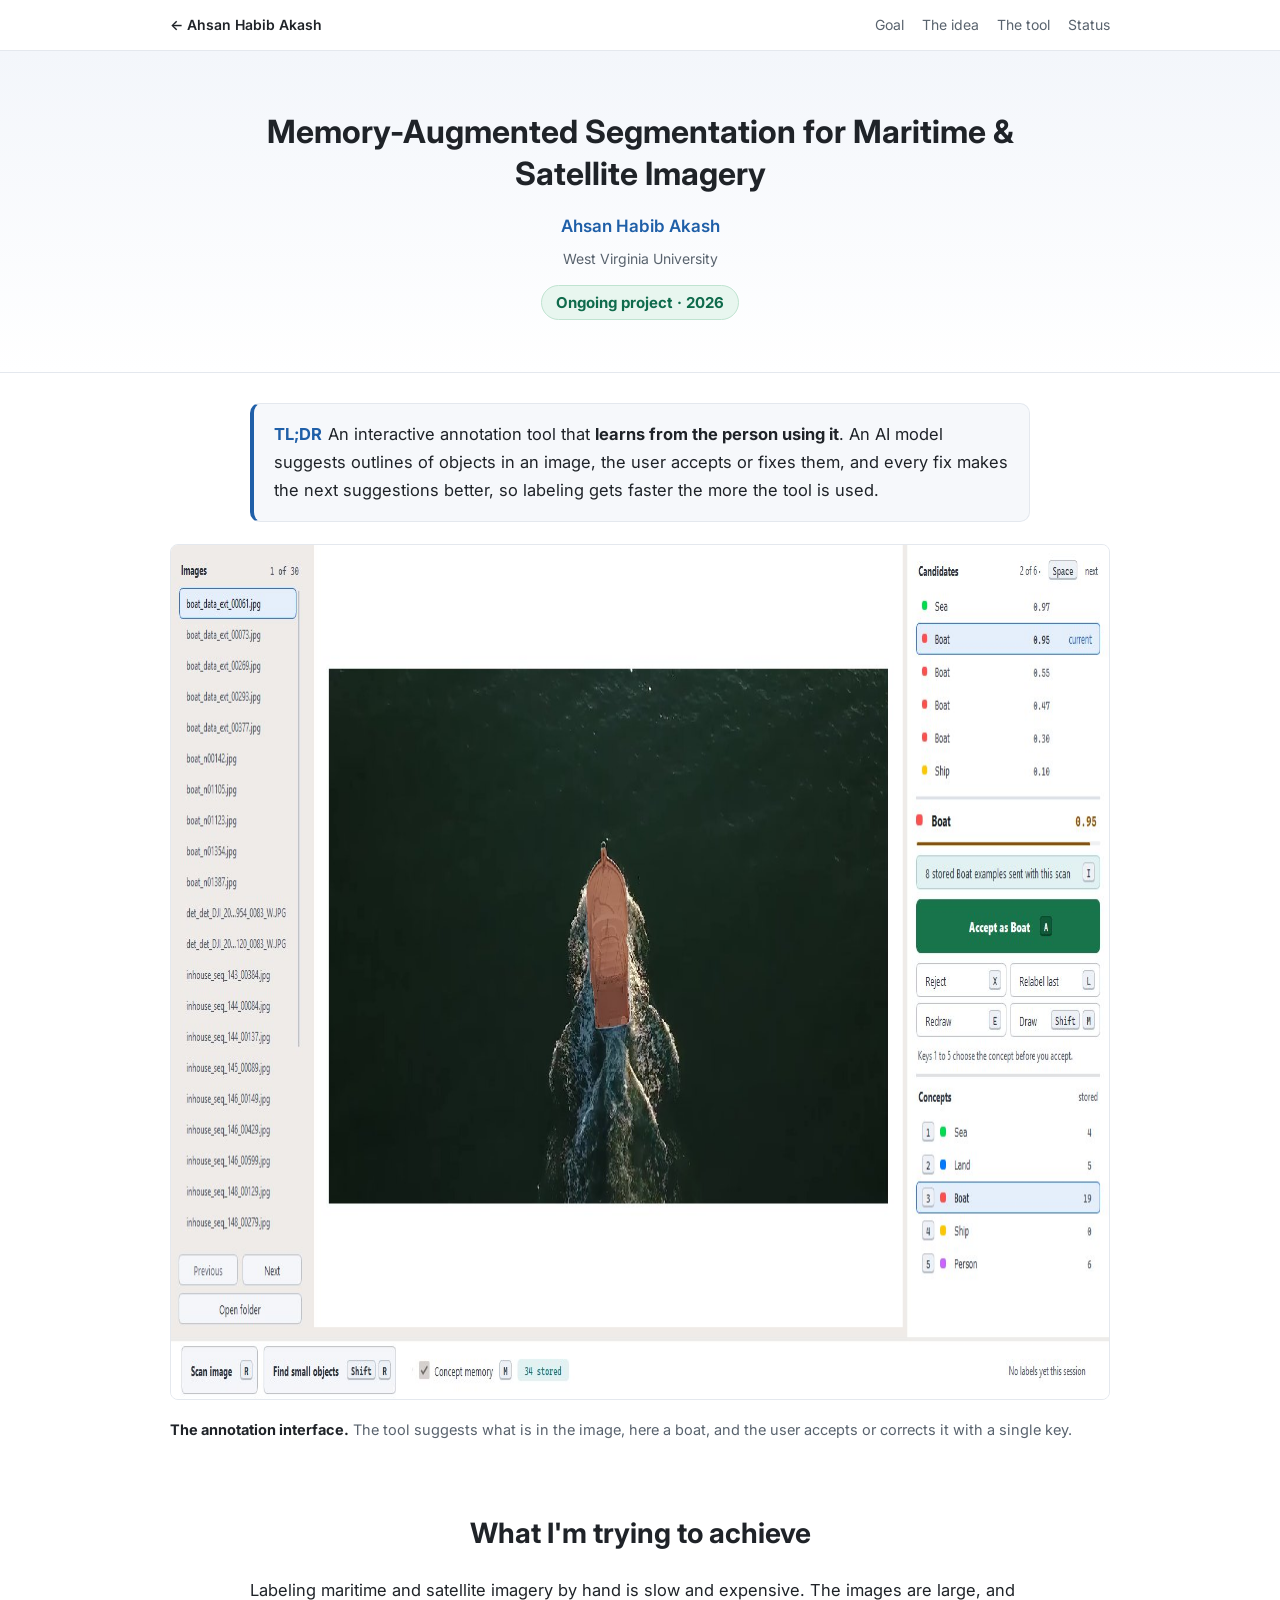
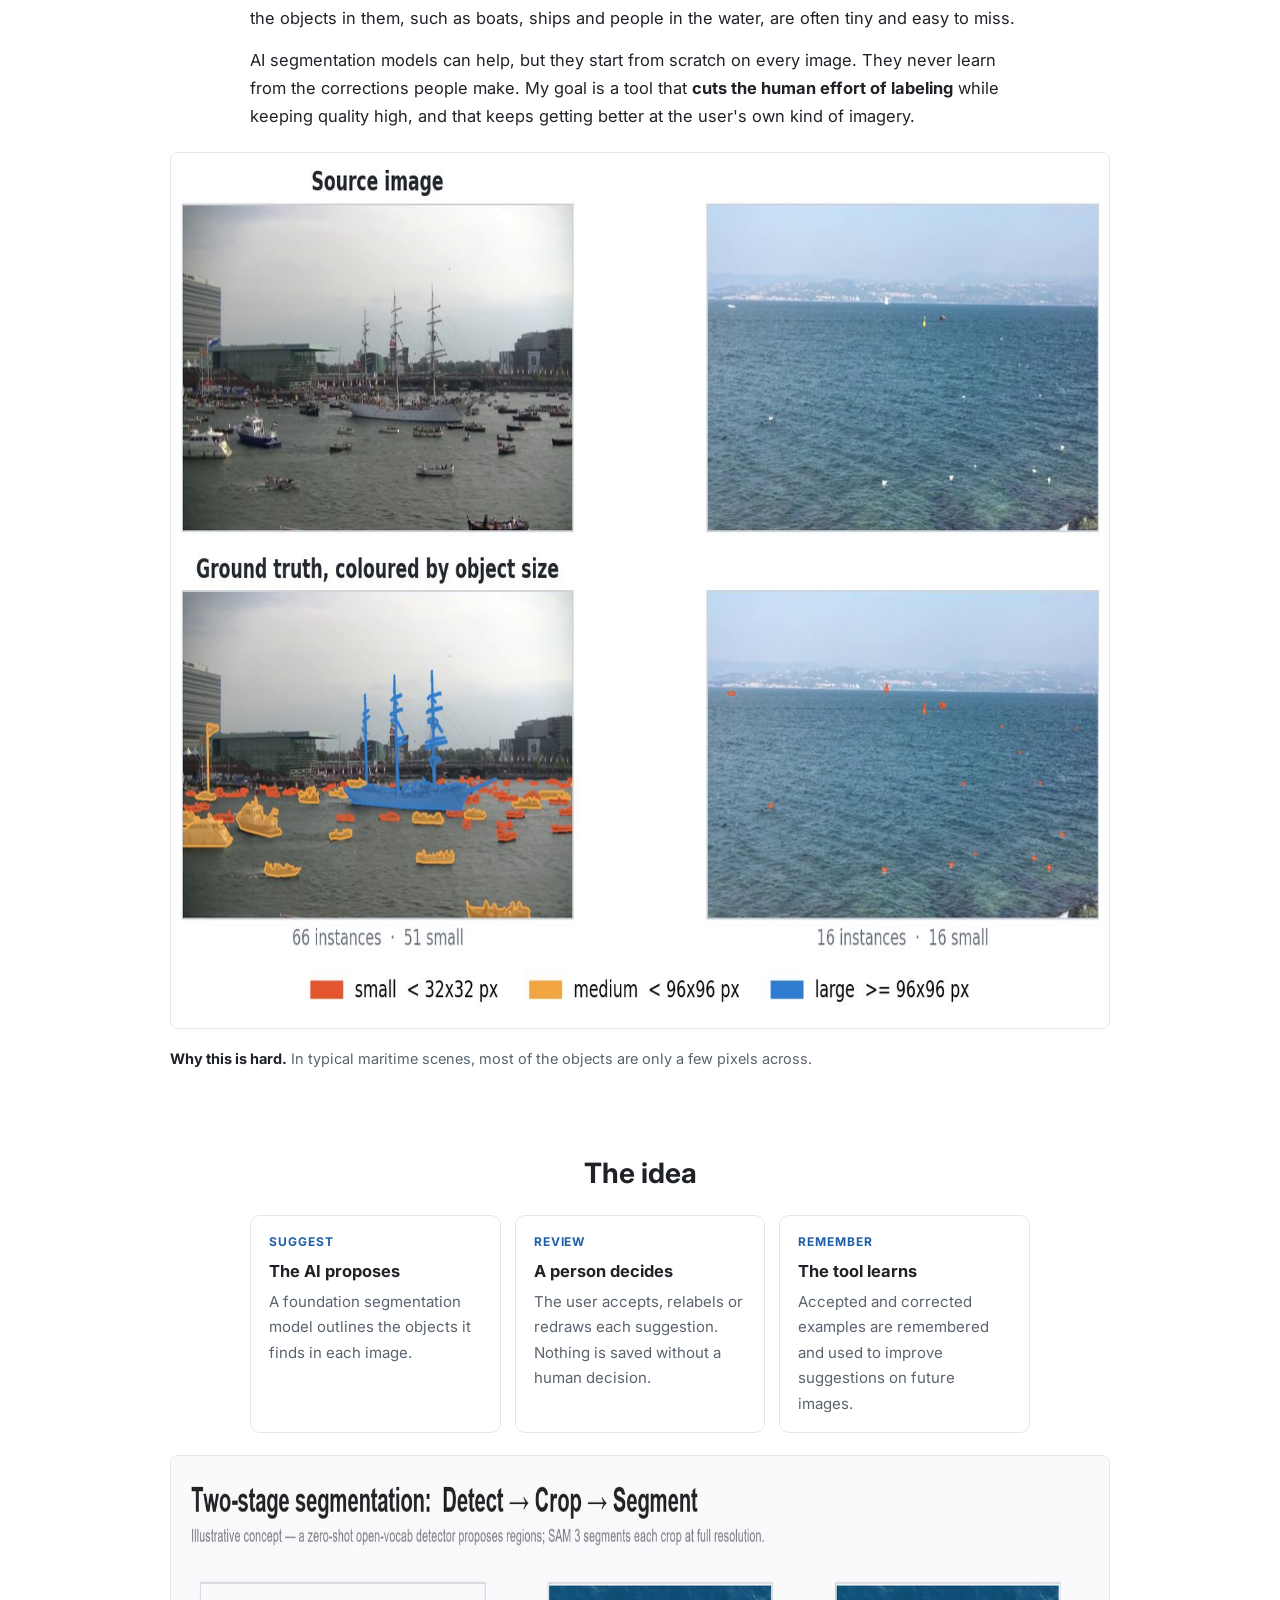
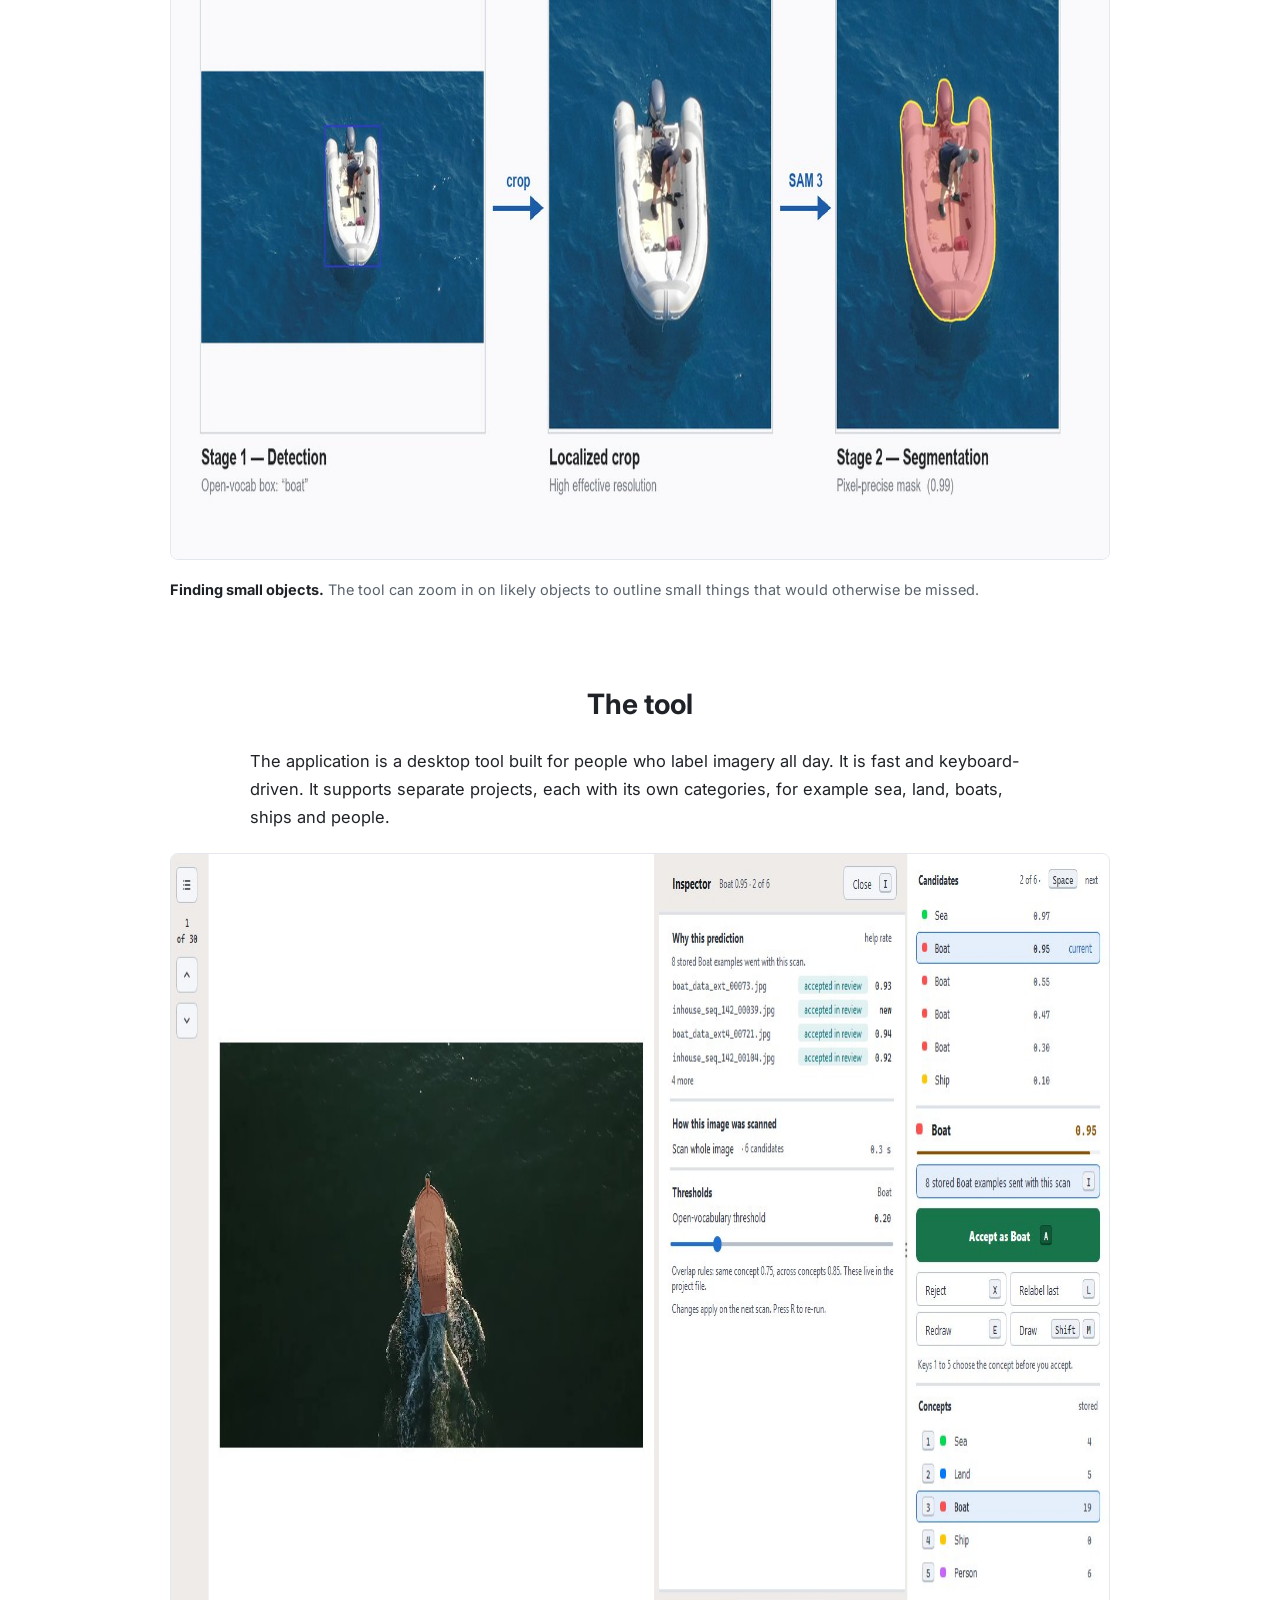
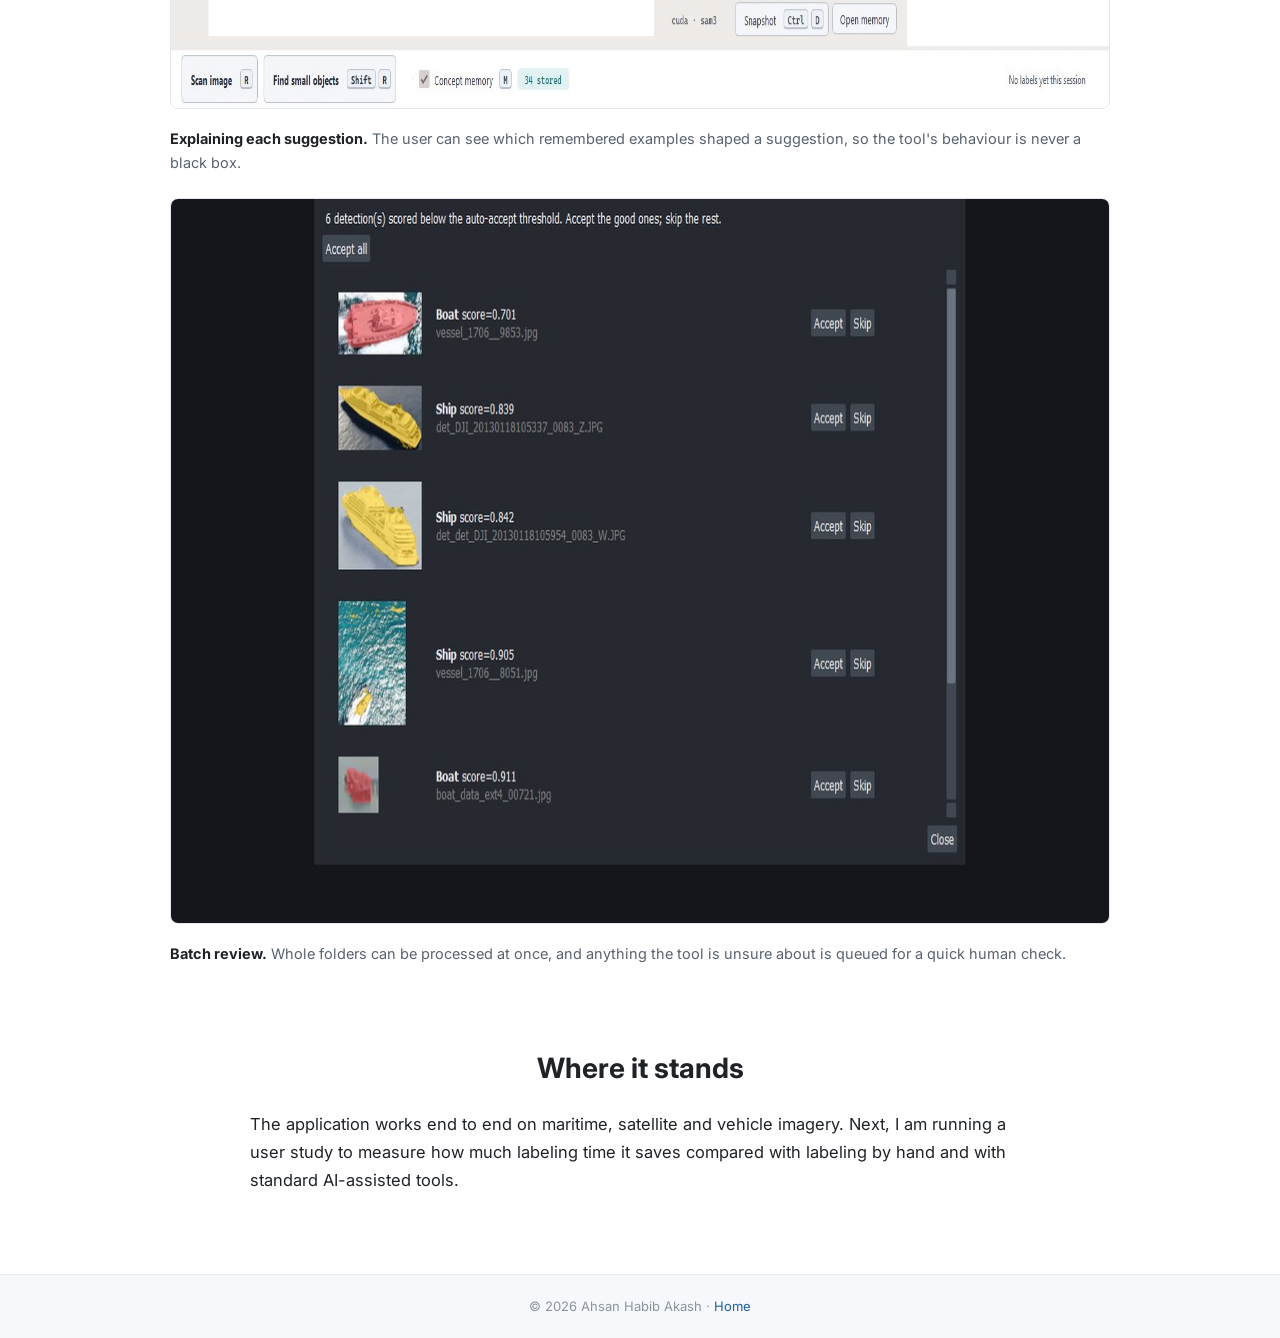
==== commit bb9eb18b: "Simplify Memory-Augmented Segmentation page to a high-level overview Co-Authored-By: Claude Opus 5.5" ====
--- a/projects/memory-augmented-segmentation/index.html
+++ b/projects/memory-augmented-segmentation/index.html
@@ -4,9 +4,9 @@
   <meta charset="utf-8">
   <meta name="viewport" content="width=device-width, initial-scale=1">
   <title>Memory-Augmented Segmentation</title>
-  <meta name="description" content="A human-in-the-loop segmentation tool that pairs SAM 3 with a memory of the operator's own corrections, so annotation of maritime and satellite imagery gets faster the more it is used.">
+  <meta name="description" content="An interactive annotation tool for maritime and satellite imagery that learns from the user's corrections and gets faster the more it is used.">
   <meta property="og:title" content="Memory-Augmented Segmentation for Maritime &amp; Satellite Imagery">
-  <meta property="og:description" content="SAM 3 + a concept memory of human corrections, fed back as visual prompts. Ongoing project.">
+  <meta property="og:description" content="An annotation tool that learns from its user's corrections. Ongoing project.">
   <meta property="og:url" content="https://akashzhabib.github.io/projects/memory-augmented-segmentation/">
   <meta property="og:image" content="https://akashzhabib.github.io/projects/memory-augmented-segmentation/ui-main.jpg">
   <link rel="icon" href="data:image/svg+xml,%3Csvg xmlns='http://www.w3.org/2000/svg' viewBox='0 0 64 64'%3E%3Crect width='64' height='64' rx='14' fill='%23002855'/%3E%3Ctext x='32' y='42' font-family='Georgia,serif' font-size='28' font-weight='700' fill='white' text-anchor='middle'%3EAH%3C/text%3E%3C/svg%3E">
@@ -15,21 +15,9 @@
   <link href="https://fonts.googleapis.com/css2?family=Inter:wght@400;500;600;700;800&family=JetBrains+Mono:wght@400&display=swap" rel="stylesheet">
   <link rel="stylesheet" href="../../assets/css/project.css">
   <style>
-    .loops { display: grid; grid-template-columns: repeat(auto-fit, minmax(300px, 1fr)); gap: 14px; margin: 18px 0; }
-    .loop { border: 1px solid var(--rule); border-radius: 10px; padding: 16px 18px; background: #fff; }
-    .loop .k { font-size: 12px; font-weight: 700; letter-spacing: .08em; text-transform: uppercase; color: var(--accent-2); margin-bottom: 8px; }
-    .loop ol { margin: 0; padding-left: 20px; font-size: 15px; color: var(--muted); }
-    .loop ol li { margin: 3px 0; }
     .wide { max-width: 980px; margin: 22px auto; }
-    kbd { font: 12.5px var(--mono); border: 1px solid #c9ced4; border-bottom-width: 2px; border-radius: 5px; padding: 1px 6px; background: #fff; color: var(--text); white-space: nowrap; }
-    table.res { width: 100%; border-collapse: collapse; font-size: 15px; margin: 16px 0 8px; }
-    table.res th, table.res td { padding: 9px 10px; border-bottom: 1px solid var(--rule); text-align: right; }
-    table.res th:first-child, table.res td:first-child { text-align: left; }
-    table.res thead th { font-size: 13px; color: var(--muted); font-weight: 600; text-transform: uppercase; letter-spacing: .04em; }
-    .note { font-size: 14px; color: var(--muted); }
     .status { display: inline-block; font-weight: 700; color: #0f6b4c; background: #e8f6ef; border: 1px solid #bfe3d0; padding: 4px 14px; border-radius: 999px; font-size: 15px; margin-bottom: 22px; }
     ul.plain { padding-left: 20px; } ul.plain li { margin: 6px 0; }
-    .tablewrap { overflow-x: auto; }
   </style>
 </head>
 <body>
@@ -39,10 +27,9 @@
     <a class="home" href="../../">← Ahsan Habib Akash</a>
     <span class="sec-links" style="display:contents">
       <a href="#goal">Goal</a>
-      <a href="#how">How it works</a>
+      <a href="#idea">The idea</a>
       <a href="#tool">The tool</a>
-      <a href="#results">Results</a>
-      <a href="#next">Next</a>
+      <a href="#status">Status</a>
     </span>
   </div>
 </nav>
@@ -53,125 +40,65 @@
     <p class="authors"><span><a class="me" href="../../">Ahsan Habib Akash</a></span></p>
     <p class="affils"><span>West Virginia University</span></p>
     <div class="status">Ongoing project · 2026</div>
-    <div class="btns">
-      <a href="#tool"><svg viewBox="0 0 24 24" fill="none" stroke="currentColor" stroke-width="2"><rect x="3" y="4" width="18" height="14" rx="2"/><path d="M8 21h8M12 18v3"/></svg>Screenshots</a>
-      <a href="#results"><svg viewBox="0 0 24 24" fill="none" stroke="currentColor" stroke-width="2"><path d="M3 3v18h18"/><path d="M7 15l4-4 3 3 5-6"/></svg>Results so far</a>
-    </div>
   </div>
 </header>
 
 <main class="wrap">
   <div class="narrow">
-    <div class="tldr"><b class="tag">TL;DR</b>Foundation segmentation models like SAM 3 start from zero on every image. This project is an interactive annotation tool that <strong>remembers the operator's corrections</strong> and feeds them back into SAM 3 as visual prompts, so the model gets better at <em>your</em> domain the more you use it. The goal: a measured reduction in human annotation time at held quality, reproducible on a public dataset.</div>
+    <div class="tldr"><b class="tag">TL;DR</b>An interactive annotation tool that <strong>learns from the person using it</strong>. An AI model suggests outlines of objects in an image, the user accepts or fixes them, and every fix makes the next suggestions better, so labeling gets faster the more the tool is used.</div>
   </div>
 
   <figure class="wide">
-    <img src="ui-main.jpg" alt="Annotation interface: image list on the left, a boat segmented on dark water in the centre, ranked candidates and concept list on the right" width="1600" height="912">
-    <figcaption><b>The annotation interface.</b> One keypress scans the image; candidates are ranked on the right, cycled with <kbd>Space</kbd> and accepted with <kbd>A</kbd>. The panel shows that 8 stored <em>Boat</em> examples were sent to the model with this scan.</figcaption>
+    <img src="ui-main.jpg" alt="Annotation interface: image list on the left, a boat outlined on dark water in the centre, suggested labels and categories on the right" width="1600" height="856">
+    <figcaption><b>The annotation interface.</b> The tool suggests what is in the image, here a boat, and the user accepts or corrects it with a single key.</figcaption>
   </figure>
 
   <section id="goal">
     <h2>What I'm trying to achieve</h2>
     <div class="narrow">
-      <p>Labeling maritime and overhead imagery is slow and expensive. Frames are large (LaRS frames are 2208 × 1242) and the objects are tiny: across our trial sample, <strong>66% of objects are smaller than 32 × 32 pixels</strong>. <em>Finding</em> an object often takes longer than tracing it.</p>
-      <p>General click-to-segment assistants help with tracing but forget everything between images. Every correction an annotator makes is thrown away. This tool treats those corrections as the most valuable data in the loop:</p>
-      <ul class="plain">
-        <li><strong>Corrections are fuel.</strong> Each accepted, corrected or hand-drawn mask is stored with its embedding and SAM 3 exemplar tokens, and reused as a prompt on future images.</li>
-        <li><strong>A person accepts every label.</strong> The model proposes; the operator decides. The only exception is batch auto-accept above an explicit, stated threshold.</li>
-        <li><strong>Machine time and human time are reported separately</strong>, so a faster GPU never reads as a better product.</li>
-      </ul>
+      <p>Labeling maritime and satellite imagery by hand is slow and expensive. The images are large, and the objects in them, such as boats, ships and people in the water, are often tiny and easy to miss.</p>
+      <p>AI segmentation models can help, but they start from scratch on every image. They never learn from the corrections people make. My goal is a tool that <strong>cuts the human effort of labeling</strong> while keeping quality high, and that keeps getting better at the user's own kind of imagery.</p>
     </div>
     <figure class="wide">
-      <img src="lars-small-objects.jpg" alt="Two LaRS maritime scenes with ground-truth masks coloured by object size; most objects are small" loading="lazy" width="1400" height="877">
-      <figcaption><b>Why this is hard.</b> Two LaRS scenes with ground truth coloured by object size: 51 of 66 instances (left) and all 16 (right) are under 32 × 32 px.</figcaption>
+      <img src="lars-small-objects.jpg" alt="Two maritime scenes with every object outlined; most objects are very small" loading="lazy" width="1400" height="877">
+      <figcaption><b>Why this is hard.</b> In typical maritime scenes, most of the objects are only a few pixels across.</figcaption>
     </figure>
   </section>
 
-  <section id="how">
-    <h2>How it works</h2>
+  <section id="idea">
+    <h2>The idea</h2>
     <div class="narrow">
-      <p>The system runs two loops. The fast inner loop serves the operator in real time; the slow outer loop turns their decisions into better future predictions.</p>
-      <div class="loops">
-        <div class="loop"><div class="k">Inner loop · seconds</div>
-          <ol>
-            <li>New image arrives</li>
-            <li>FAISS lookup retrieves trusted examples of each concept</li>
-            <li>SAM 3 segments with those examples as visual prompts</li>
-            <li>Candidates are de-duplicated and ranked</li>
-            <li>Operator accepts, relabels, redraws or rejects</li>
-          </ol></div>
-        <div class="loop"><div class="k">Outer loop · over sessions</div>
-          <ol>
-            <li>Every decision is logged and attributed to the examples used</li>
-            <li>Corrections enter the concept memory with a trust tier</li>
-            <li>Examples are ranked by measured help-rate (Wilson bound)</li>
-            <li>Examples that keep hurting are quarantined, reversibly</li>
-            <li>Future scans improve without retraining the model</li>
-          </ol></div>
-      </div>
-
-      <h3>Key components</h3>
       <div class="cards">
-        <div class="card"><div class="k">Memory</div><div class="t">Trusted concept store</div><p>Human-verified examples are <em>trusted</em>; batch auto-accepts are only <em>provisional</em>. This fixed a real failure where the model's own unverified output was poisoning its memory.</p></div>
-        <div class="card"><div class="k">Recall</div><div class="t">Two-stage small-object scan</div><p>An open-vocabulary detector proposes up to 12 regions; each is cropped, segmented by SAM 3 at native resolution and pasted back.</p></div>
-        <div class="card"><div class="k">Precision</div><div class="t">Part-of-whole de-duplication</div><p>Near-duplicate masks are suppressed within a concept, but nested structure (a window inside a car) is never deleted across concepts.</p></div>
-        <div class="card"><div class="k">Effort</div><div class="t">Active-learning review queue</div><p>Batch results below threshold are ordered by entropy, ambiguity, novelty and boundary distance, grouped by image to avoid context switches.</p></div>
+        <div class="card"><div class="k">Suggest</div><div class="t">The AI proposes</div><p>A foundation segmentation model outlines the objects it finds in each image.</p></div>
+        <div class="card"><div class="k">Review</div><div class="t">A person decides</div><p>The user accepts, relabels or redraws each suggestion. Nothing is saved without a human decision.</p></div>
+        <div class="card"><div class="k">Remember</div><div class="t">The tool learns</div><p>Accepted and corrected examples are remembered and used to improve suggestions on future images.</p></div>
       </div>
     </div>
     <figure class="wide">
-      <img src="two-stage.jpg" alt="Three panels: a detector box around a small boat, a zoomed crop, and a pixel-precise SAM 3 mask on the crop" loading="lazy" width="1600" height="705">
-      <figcaption><b>Two-stage scan (<kbd>Shift</kbd>+<kbd>R</kbd>).</b> A zero-shot detector finds the object, the crop gives SAM 3 high effective resolution, and the mask is pasted back into the full frame (illustrative example).</figcaption>
+      <img src="two-stage.jpg" alt="A small boat is found in a wide image, zoomed in, and outlined precisely" loading="lazy" width="1600" height="705">
+      <figcaption><b>Finding small objects.</b> The tool can zoom in on likely objects to outline small things that would otherwise be missed.</figcaption>
     </figure>
   </section>
 
   <section id="tool">
     <h2>The tool</h2>
     <div class="narrow">
-      <p>The tool is a napari plugin built for expert operators: keyboard-first, one Labels layer per concept, project-scoped stores (current projects: Littoral, car and satellite). The whole annotation path runs from the keyboard: <kbd>R</kbd> scan, <kbd>Shift</kbd>+<kbd>R</kbd> find small objects, <kbd>Space</kbd> next candidate, <kbd>A</kbd> accept, <kbd>X</kbd> reject, <kbd>E</kbd> redraw, <kbd>1</kbd>–<kbd>5</kbd> pick a concept, <kbd>M</kbd> toggle memory.</p>
+      <p>The application is a desktop tool built for people who label imagery all day. It is fast and keyboard-driven. It supports separate projects, each with its own categories, for example sea, land, boats, ships and people.</p>
     </div>
     <figure class="wide">
-      <img src="ui-inspector.jpg" alt="Inspector panel listing the stored examples that went with the scan, their help rates, scan timing and thresholds" loading="lazy" width="1600" height="912">
-      <figcaption><b>Inspector (<kbd>I</kbd>): why this prediction?</b> Lists exactly which stored examples were sent to the model, how they were verified and their measured help rate, along with scan time and thresholds. Rejecting a candidate blames those examples; accepting credits them.</figcaption>
+      <img src="ui-inspector.jpg" alt="An inspector panel next to the image explaining which remembered examples informed the suggestion" loading="lazy" width="1600" height="856">
+      <figcaption><b>Explaining each suggestion.</b> The user can see which remembered examples shaped a suggestion, so the tool's behaviour is never a black box.</figcaption>
     </figure>
     <figure class="wide">
-      <img src="review-queue.jpg" alt="Operator review queue listing detections that scored below the auto-accept threshold, each with Accept and Skip buttons" loading="lazy" width="1400" height="788">
-      <figcaption><b>Batch review queue.</b> Detections below the auto-accept threshold wait for a human decision. Nothing reaches the trusted memory without one.</figcaption>
+      <img src="review-queue.jpg" alt="A review list of detections, each with Accept and Skip buttons" loading="lazy" width="1400" height="726">
+      <figcaption><b>Batch review.</b> Whole folders can be processed at once, and anything the tool is unsure about is queued for a quick human check.</figcaption>
     </figure>
   </section>
 
-  <section id="results">
-    <h2>Results so far</h2>
+  <section id="status">
+    <h2>Where it stands</h2>
     <div class="narrow">
-      <p>Effect of the two-stage scan on <strong>54 LaRS validation images (387 objects)</strong>, model only, memory off, no human in the loop:</p>
-      <div class="tablewrap">
-      <table class="res">
-        <thead><tr><th>Configuration</th><th>Recall @ IoU 0.5</th><th>Instance F1</th><th>Candidates / image</th><th>Machine time / image</th></tr></thead>
-        <tbody>
-          <tr><td>One-stage scan (<kbd>R</kbd>)</td><td>0.357</td><td>0.361</td><td>7.0</td><td>~0.6 s</td></tr>
-          <tr><td>+ Two-stage scan (<kbd>Shift</kbd>+<kbd>R</kbd>)</td><td><strong>0.610</strong></td><td>0.325</td><td>19.8</td><td>~3 s</td></tr>
-        </tbody>
-      </table>
-      </div>
-      <p>The two-stage pass <strong>finds 71% more objects</strong>. It also offers more candidates to reject, so instance F1 dips slightly. That trade is intended: in an interactive tool, rejecting a wrong candidate takes one keypress, while finding a missed object by hand takes much longer.</p>
-      <div class="stats">
-        <div class="stat"><div class="n">+71%</div><div class="l">recall from the two-stage scan</div></div>
-        <div class="stat"><div class="n">27%</div><div class="l">raw candidates removed as near-duplicates</div></div>
-        <div class="stat"><div class="n">454</div><div class="l">automated tests</div></div>
-      </div>
-      <p class="note"><strong>What has not been measured yet.</strong> Human annotation time has not yet been measured, either by hand or with the tool. Any effort figure is a prediction from published per-action costs and is labeled as one. A counterbalanced timing study (manual LabelMe vs. SAM-assisted vs. memory-augmented) is designed and is next.</p>
-    </div>
-  </section>
-
-  <section id="next">
-    <h2>What's next</h2>
-    <div class="narrow">
-      <ul class="plain">
-        <li><strong>Human timing study.</strong> Three arms, paired and counterbalanced, on a stratified, seeded LaRS sample with committed manifests so the image selection is checkable. Headline metrics: time-to-quality and cost per 1,000 masks.</li>
-        <li><strong>Reusable effort benchmark.</strong> Calibrate per-action cost coefficients once with humans, then predict effort from automatically counted actions on every release.</li>
-        <li><strong>Memory ablations.</strong> Measure how much each lever (trust tiers, utility ranking, review ordering) contributes as memory warms up.</li>
-        <li><strong>Web review surface</strong> for demonstrations and non-operator reviewers.</li>
-      </ul>
-      <p class="note">Built with SAM 3 (HuggingFace Transformers), FAISS, napari/magicgui and NumPy. Evaluated on <a href="https://lojzezust.github.io/lars-dataset/" target="_blank" rel="noopener">LaRS</a> and an internal car-parts set.</p>
+      <p>The application works end to end on maritime, satellite and vehicle imagery. Next, I am running a user study to measure how much labeling time it saves compared with labeling by hand and with standard AI-assisted tools.</p>
     </div>
   </section>
 </main>
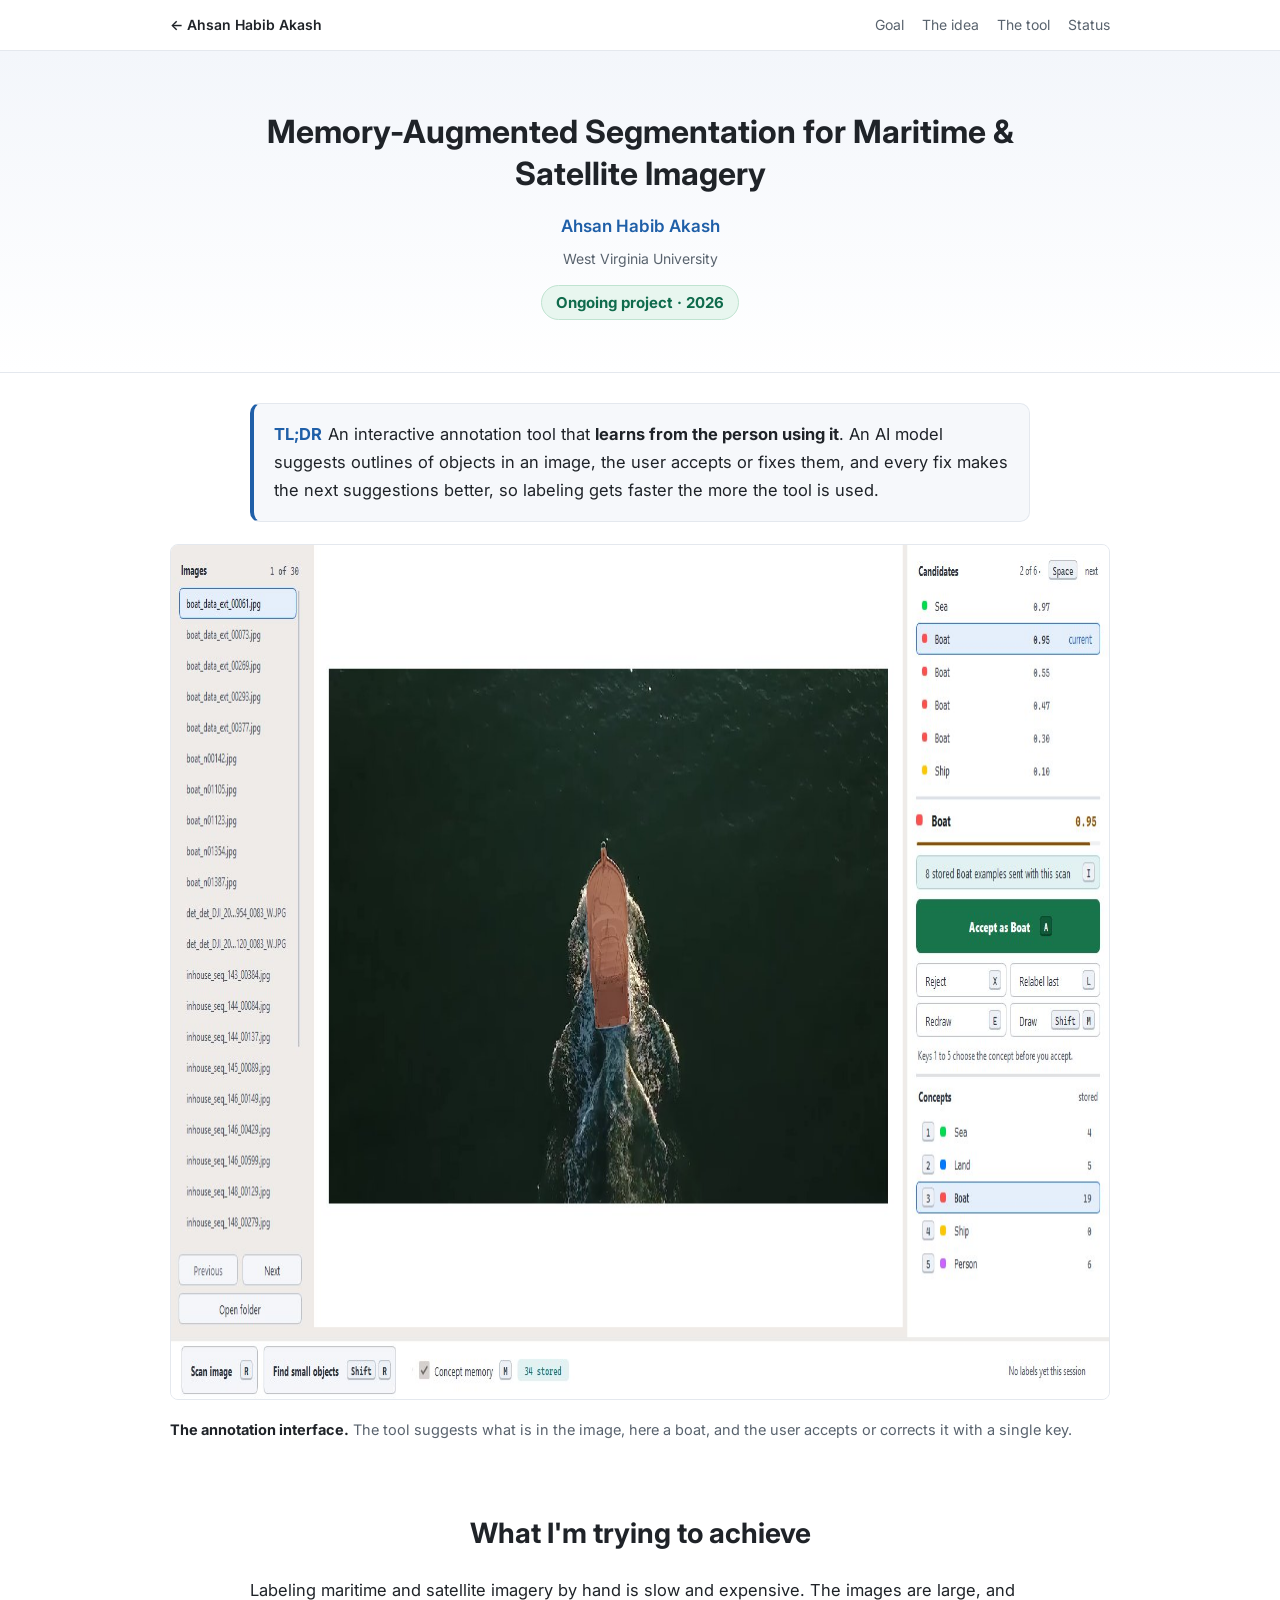
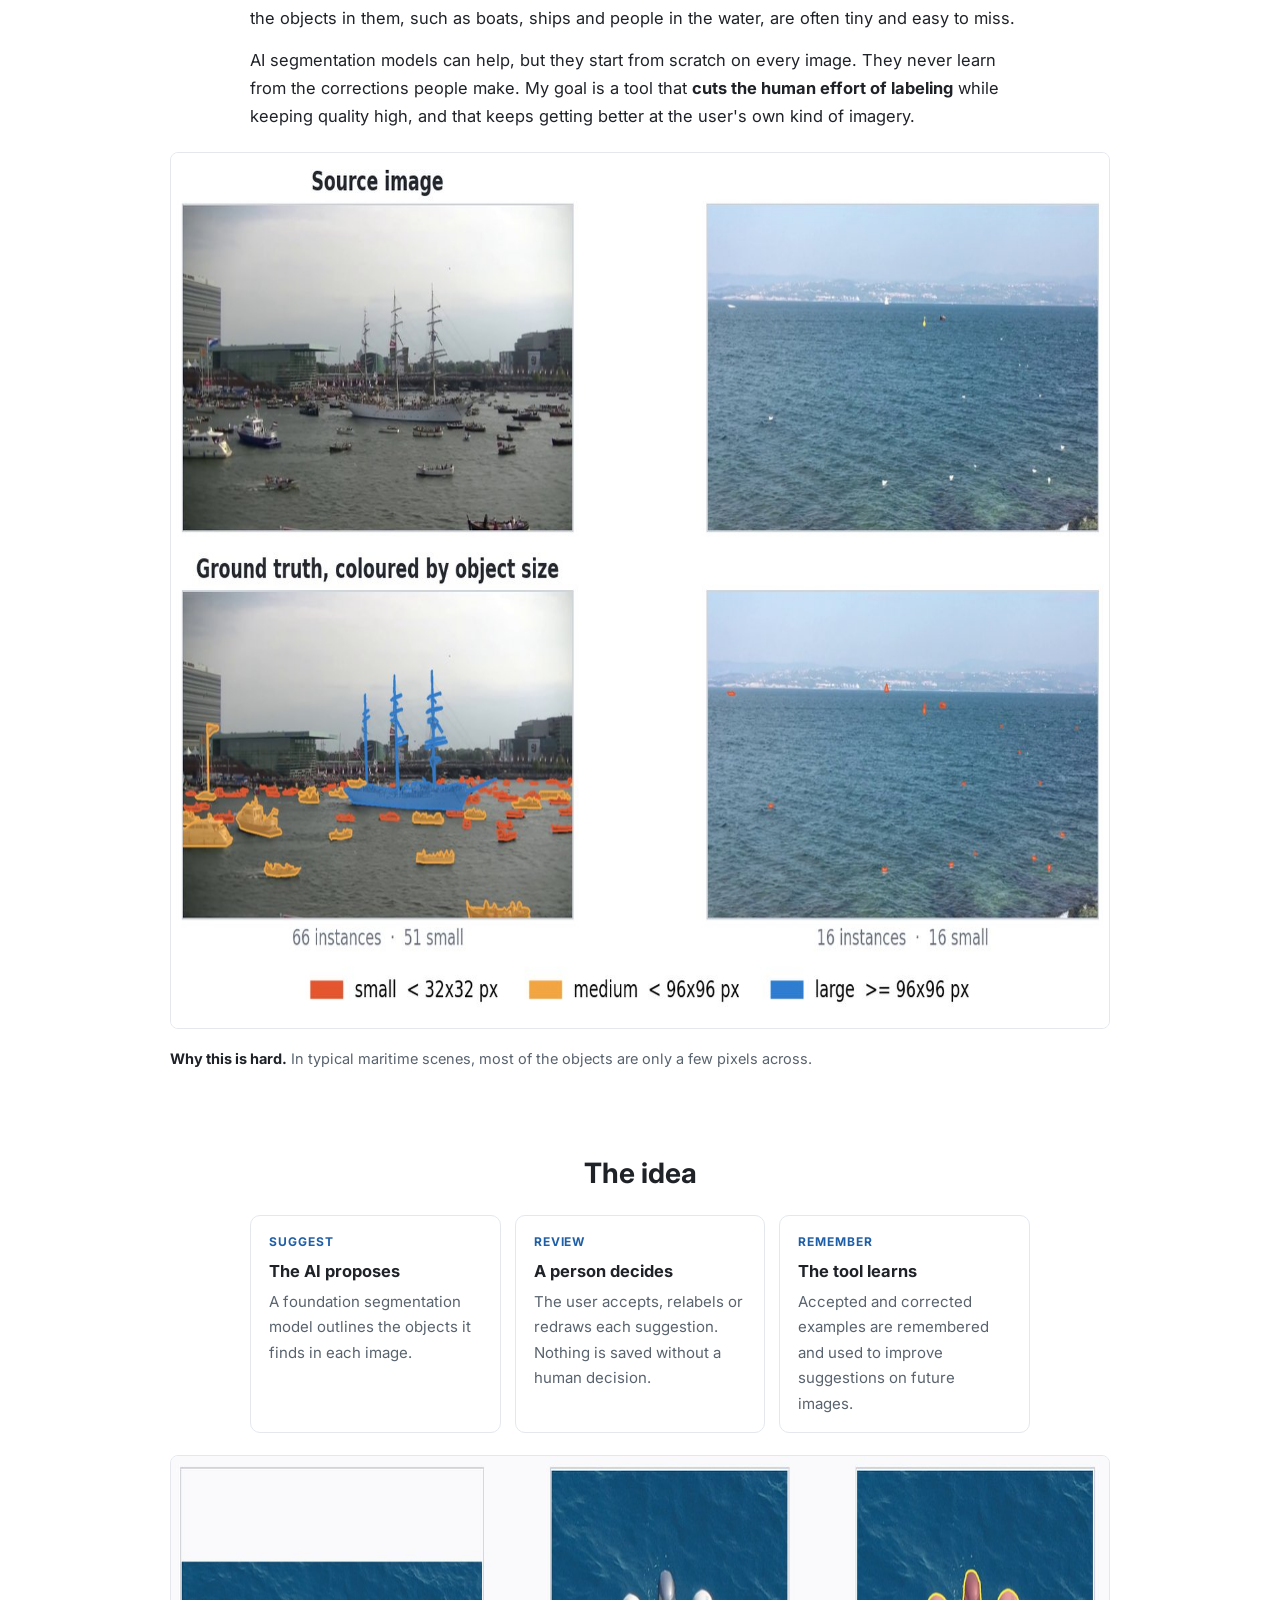
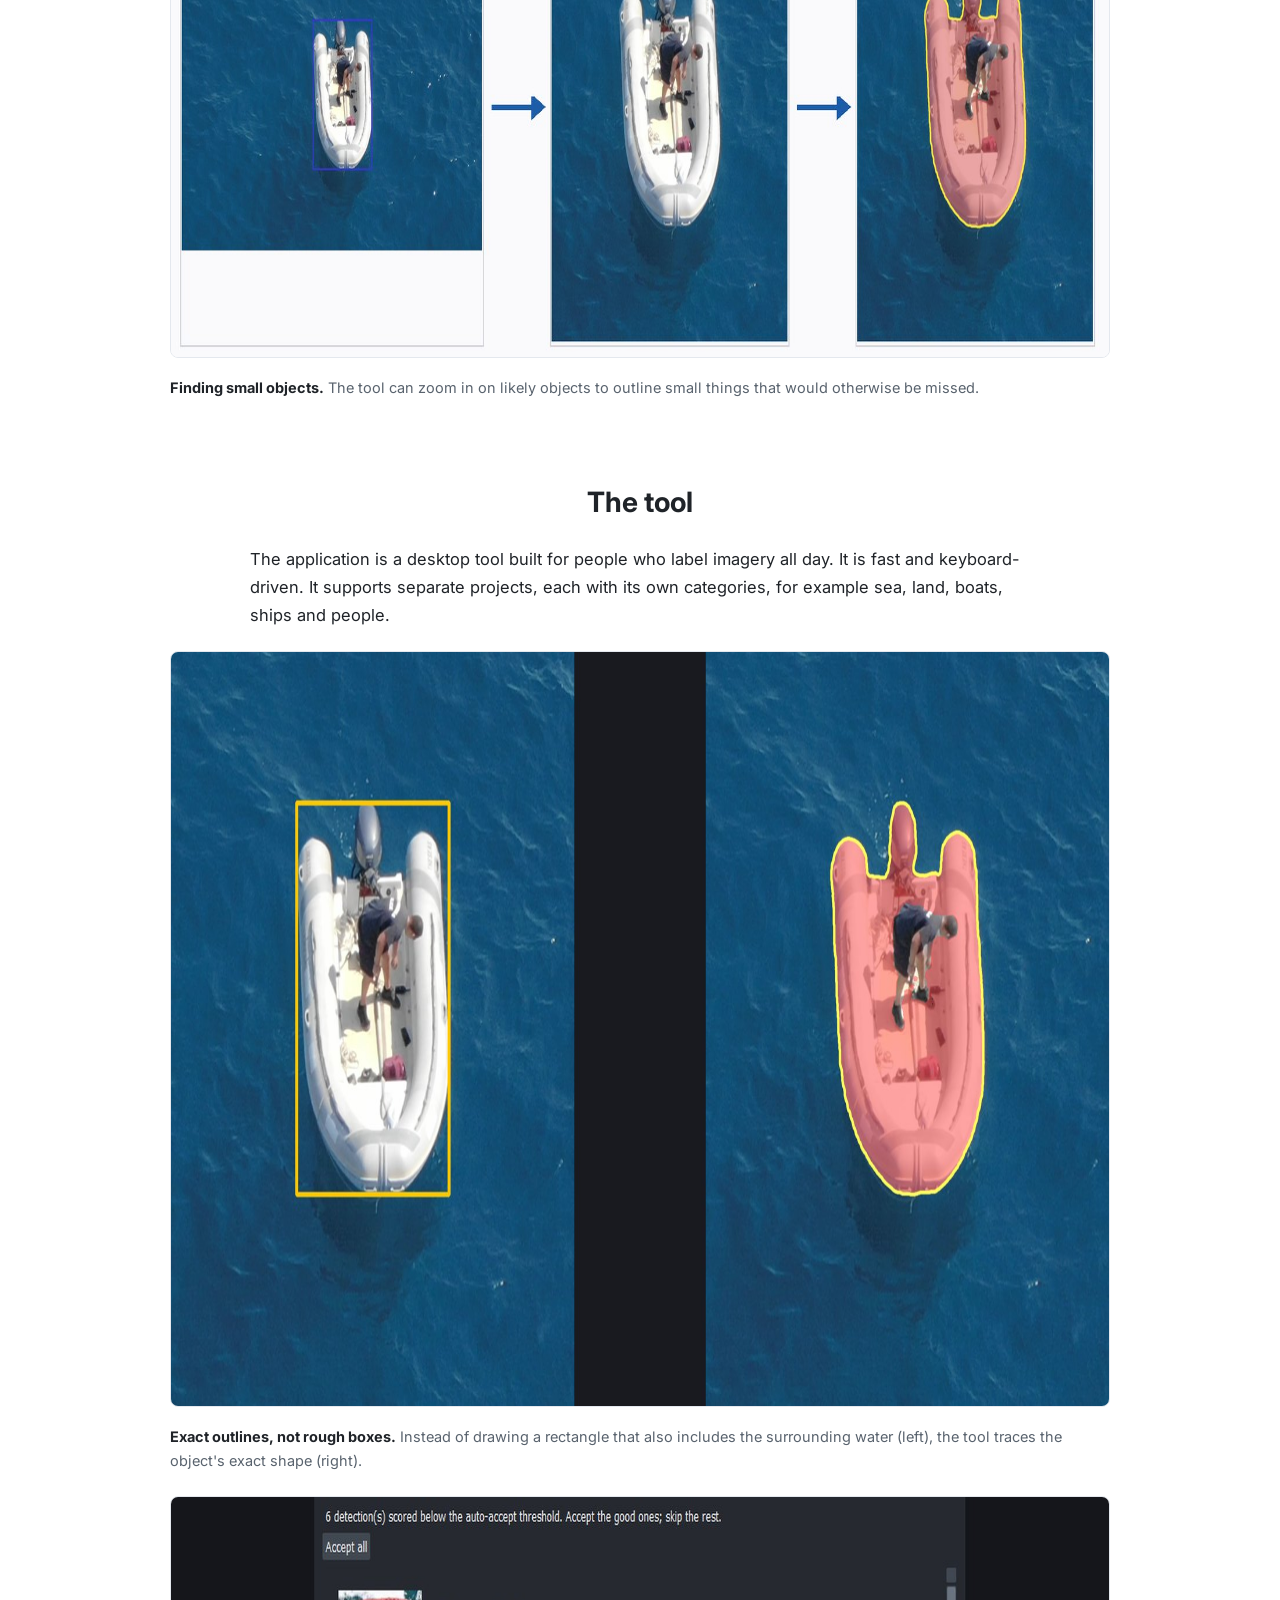
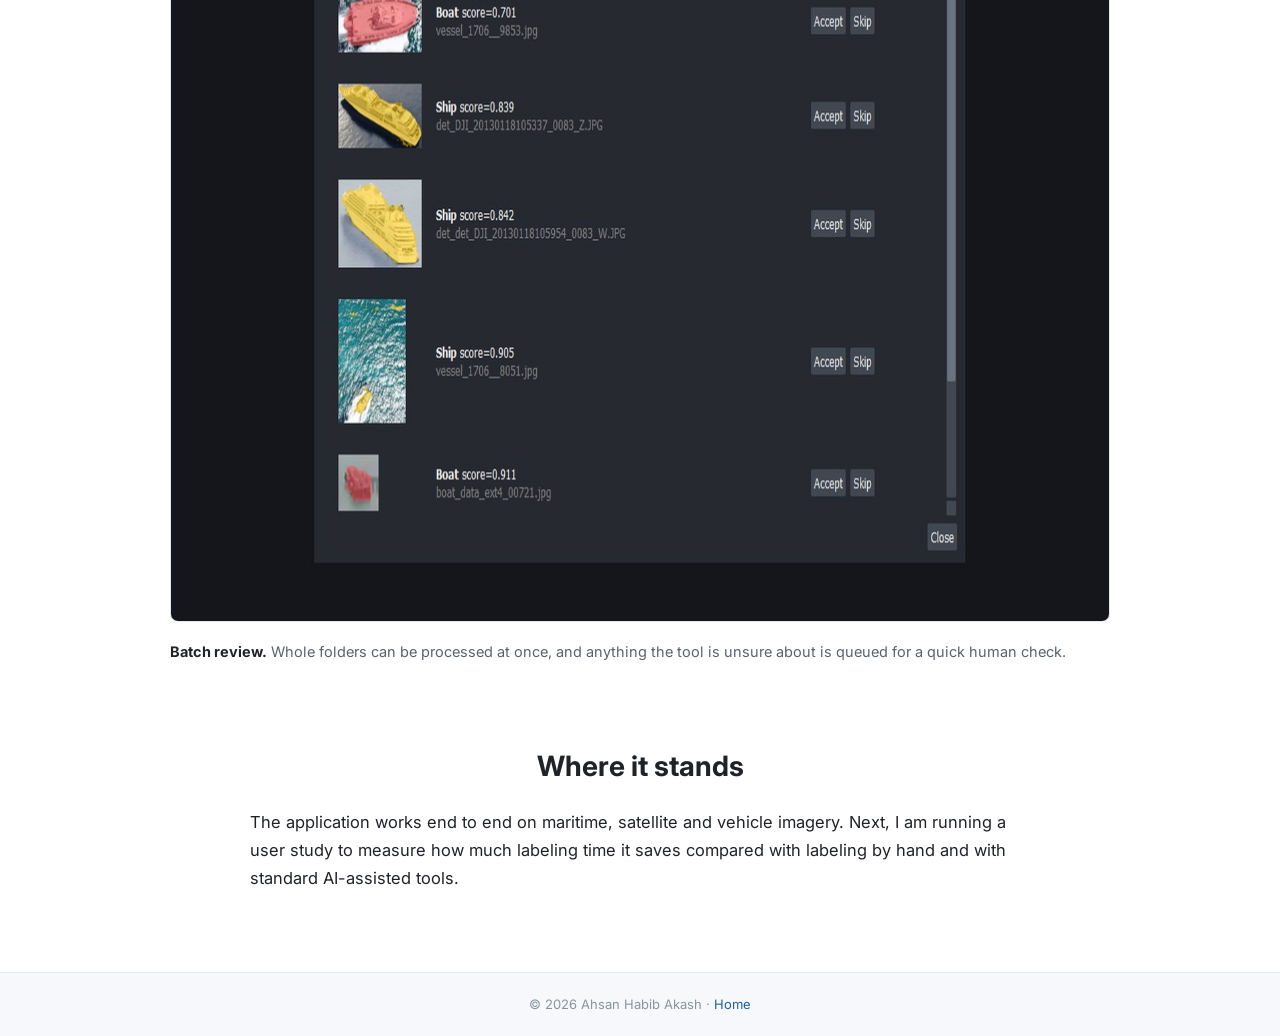
==== commit fcda4718: "Use plainer figures on the Memory-Augmented Segmentation page Co-Authored-By: Claude Opus 5.5 <norep" ====
--- a/projects/memory-augmented-segmentation/index.html
+++ b/projects/memory-augmented-segmentation/index.html
@@ -75,7 +75,7 @@
       </div>
     </div>
     <figure class="wide">
-      <img src="two-stage.jpg" alt="A small boat is found in a wide image, zoomed in, and outlined precisely" loading="lazy" width="1600" height="705">
+      <img src="two-stage.jpg" alt="A small boat is found in a wide image, zoomed in, and outlined precisely" loading="lazy" width="1600" height="503">
       <figcaption><b>Finding small objects.</b> The tool can zoom in on likely objects to outline small things that would otherwise be missed.</figcaption>
     </figure>
   </section>
@@ -86,8 +86,8 @@
       <p>The application is a desktop tool built for people who label imagery all day. It is fast and keyboard-driven. It supports separate projects, each with its own categories, for example sea, land, boats, ships and people.</p>
     </div>
     <figure class="wide">
-      <img src="ui-inspector.jpg" alt="An inspector panel next to the image explaining which remembered examples informed the suggestion" loading="lazy" width="1600" height="856">
-      <figcaption><b>Explaining each suggestion.</b> The user can see which remembered examples shaped a suggestion, so the tool's behaviour is never a black box.</figcaption>
+      <img src="box-vs-outline.jpg" alt="The same boat marked two ways: a rough rectangle on the left, an exact outline of the boat on the right" loading="lazy" width="1614" height="756">
+      <figcaption><b>Exact outlines, not rough boxes.</b> Instead of drawing a rectangle that also includes the surrounding water (left), the tool traces the object's exact shape (right).</figcaption>
     </figure>
     <figure class="wide">
       <img src="review-queue.jpg" alt="A review list of detections, each with Accept and Skip buttons" loading="lazy" width="1400" height="726">
